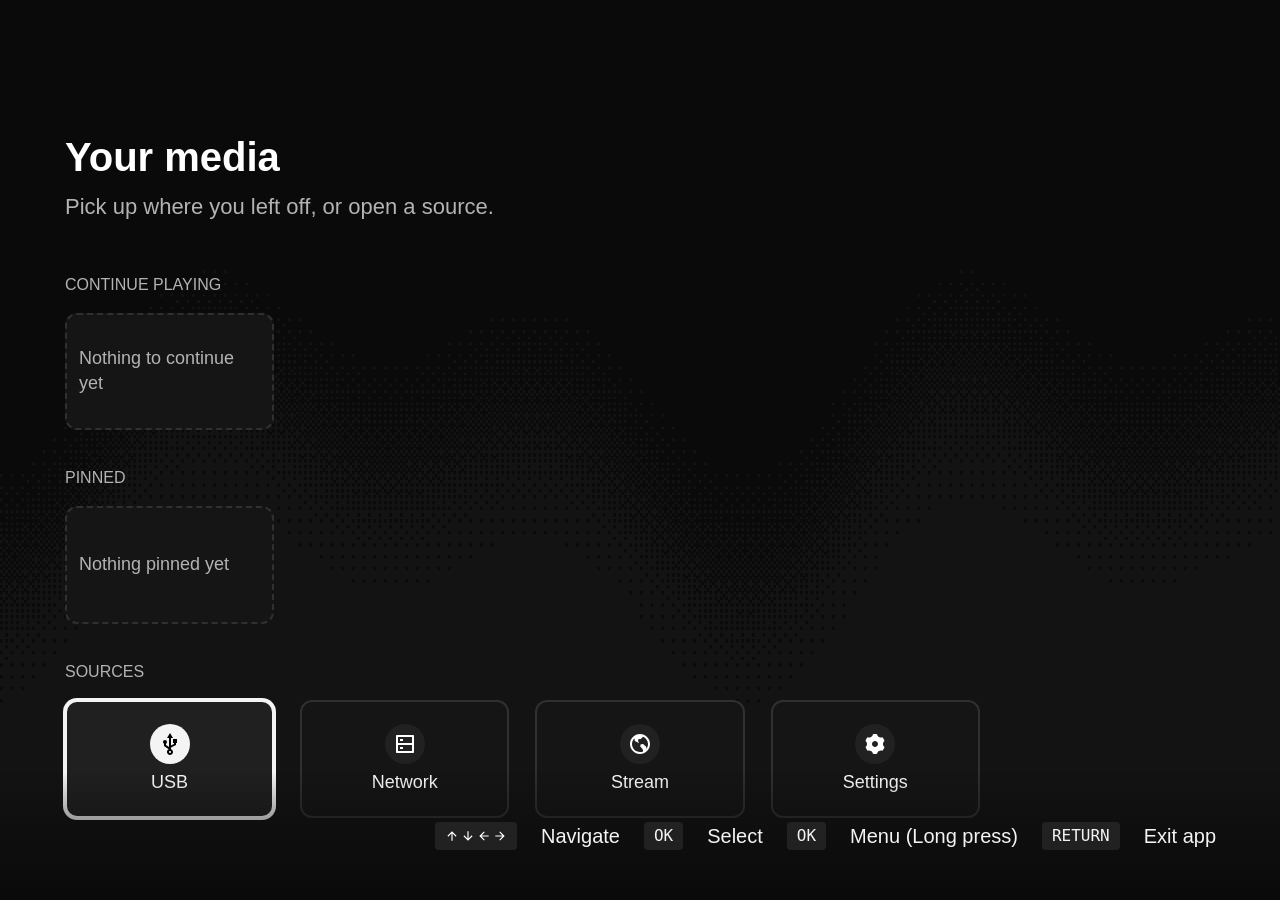
==== tizen-app/index.html @ f89a712f "Unify playback cards and clarify menus and status hierarchy" ====
<!DOCTYPE html>
<html lang="en">
<head>
<meta charset="utf-8">
<meta name="viewport" content="width=device-width, initial-scale=1, maximum-scale=1, user-scalable=no"/>
<title>Tessel</title>
<link rel="stylesheet" href="css/style.css">
</head>
<body>

<!-- AVPlay needs an OBJECT element of type "video/mp4" as its render target -->
<object id="player-object" type="application/avplayer"></object>

<!-- HTML5 video — used for local file:// URLs because AVPlay's local-file
     pipeline is broken on Samsung TV 5.0 (opens the file, reports PLAYING,
     never decodes a frame).  The WebView's chromium media stack handles
     file:// just fine. -->
<video id="html5-video" playsinline></video>

<!-- Subtitle overlay — AVPlay doesn't auto-render text subs (TEXT/SUBTITLE
     tracks).  It fires onsubtitlechange(duration, text, ...) and we paint
     the text here. -->
<div id="subtitle-overlay" class="hidden"></div>

<!-- ── Home view ─────────────────────────────────────────────────────── -->
<section id="view-home" class="view">
    <header class="page-heading"><h1 data-i18n="library.homeTitle">Your media</h1><p data-i18n="library.homeDescription">Pick up where you left off, or open a source.</p></header>
    <div id="home-library"></div>
    <h2 class="row-heading" data-i18n="library.sources">Sources</h2>
    <nav class="home-tiles">
        <button class="tile" data-action="browse-usb" data-focus>
            <div class="tile-icon"><img class="remix-icon" src="assets/remix/usb-line.svg" alt=""></div>
            <div class="tile-label" data-i18n="home.usb">USB</div>
            <div class="tile-sub" data-i18n="home.usbSub">Local files on connected storage</div>
        </button>
        <button class="tile" data-action="browse-network">
            <div class="tile-icon"><img class="remix-icon" src="assets/remix/server-line.svg" alt=""></div>
            <div class="tile-label" data-i18n="home.network">Network</div>
            <div class="tile-sub" data-i18n="home.networkSub">SMB, DLNA and WebDAV sources</div>
        </button>
        <button class="tile" data-action="open-url">
            <div class="tile-icon"><img class="remix-icon" src="assets/remix/earth-line.svg" alt=""></div>
            <div class="tile-label" data-i18n="home.url">Stream</div>
        </button>
        <button class="tile" data-action="open-settings">
            <div class="tile-icon"><img class="remix-icon" src="assets/remix/settings-3-fill.svg" alt=""></div>
            <div class="tile-label" data-i18n="home.settings">Settings</div>
            <div class="tile-sub" data-i18n="home.settingsSub">Preferences &amp; TV info</div>
        </button>
    </nav>

    <footer class="hint">
        <span class="key"><img class="remix-icon" src="assets/remix/arrow-up-line.svg" alt=""><img class="remix-icon" src="assets/remix/arrow-down-line.svg" alt=""><img class="remix-icon" src="assets/remix/arrow-left-line.svg" alt=""><img class="remix-icon" src="assets/remix/arrow-right-line.svg" alt=""></span> <span data-i18n="hint.navigate">navigate</span>
        <span class="key">OK</span> <span data-i18n="hint.select">select</span>
        <span class="key">OK</span> <span data-i18n="library.holdMenu">Menu (long press)</span>
        <span class="key">RETURN</span> <span data-i18n="hint.exit">exit app</span>
    </footer>
</section>

<!-- ── Network view: the services you can browse, with the two carousels ── -->
<section id="view-network" class="view hidden">
    <header class="page-heading">
        <h1 data-i18n="network.title">Network sources</h1><p data-i18n="network.description">Connect your media servers and shared folders.</p>
    </header>


    <h2 class="row-heading" id="network-heading" data-i18n="library.devices">Devices</h2>
    <nav class="card-row" id="network-cards"></nav>

    <!-- The two configuration forms.  They are moved into their dialog when
         the viewer opens one, and parked here the rest of the time. -->
    <div class="net-forms" id="net-config">
        <div class="settings-group net-form" id="grp-smb">
            <label class="settings-row settings-row-input"><span class="settings-label" data-i18n="smb.host">Server (IP/host)</span><input id="smb-host" dir="ltr" type="text" placeholder="192.168.1.10"></label>
            <label class="settings-row settings-row-input"><span class="settings-label" data-i18n="smb.port">Port</span><input id="smb-port" dir="ltr" type="text" inputmode="numeric" placeholder="445"></label>
            <label class="settings-row settings-row-input"><span class="settings-label" data-i18n="smb.share">Share</span><input id="smb-share"  type="text"     placeholder="Media"></label>
            <button class="settings-row" id="smb-find-shares" aria-haspopup="menu" aria-controls="picker" aria-expanded="false"><span class="settings-label" data-i18n="smb.findShares">Find shares on this server</span></button>
            <button class="settings-row" id="smb-anon" role="switch" aria-checked="false"><div class="settings-label" data-i18n="smb.guest">Guest (no login)</div><span class="settings-switch" id="smb-anon-val" aria-hidden="true"></span></button>
            <label class="settings-row settings-row-input"><span class="settings-label" data-i18n="smb.user">Username</span><input id="smb-user"   type="text"     placeholder="guest"></label>
            <label class="settings-row settings-row-input"><span class="settings-label" data-i18n="smb.pass">Password</span><input id="smb-pass"   type="password"></label>
            <label class="settings-row settings-row-input"><span class="settings-label" data-i18n="smb.domain">Domain (optional)</span><input id="smb-domain" type="text"></label>
            <button id="smb-save" class="settings-row"><span class="settings-label" data-i18n="smb.save">Save SMB server</span></button>
            <button id="smb-remove" class="settings-row"><span class="settings-label" data-i18n="smb.removeServer">Remove this server</span></button>
        </div>

        <div class="settings-group net-form" id="grp-dav">
            <label class="settings-row settings-row-input"><span class="settings-label" data-i18n="dav.url">Address (URL)</span><input id="dav-url" dir="ltr" type="url" placeholder="https://cloud.example.com/remote.php/dav/files/user/"></label>
            <label class="settings-row settings-row-input"><span class="settings-label" data-i18n="smb.user">Username</span><input id="dav-user" type="text"></label>
            <label class="settings-row settings-row-input"><span class="settings-label" data-i18n="smb.pass">Password</span><input id="dav-pass" type="password"></label>
            <label class="settings-row settings-row-input"><span class="settings-label" data-i18n="dav.name">Name (optional)</span><input id="dav-name" type="text" placeholder="My Nextcloud"></label>
            <button class="settings-row" id="dav-insecure" role="switch" aria-checked="false"><div class="settings-label" data-i18n="dav.insecure">Accept a self-signed certificate</div><span class="settings-switch" id="dav-insecure-val" aria-hidden="true"></span></button>
            <button id="dav-save" class="settings-row"><span class="settings-label" data-i18n="dav.save">Save WebDAV server</span></button>
            <button id="dav-remove" class="settings-row"><span class="settings-label" data-i18n="smb.removeServer">Remove this server</span></button>
        </div>
    </div>

    <footer class="hint">
        <span class="key"><img class="remix-icon" src="assets/remix/arrow-up-line.svg" alt=""><img class="remix-icon" src="assets/remix/arrow-down-line.svg" alt=""><img class="remix-icon" src="assets/remix/arrow-left-line.svg" alt=""><img class="remix-icon" src="assets/remix/arrow-right-line.svg" alt=""></span> <span data-i18n="hint.navigate">navigate</span>
        <span class="key">OK</span> <span data-i18n="hint.open">open</span>
        <span class="key">RETURN</span> <span data-i18n="hint.back">back</span>
        <span class="key">OK</span> <span data-i18n="library.holdMenu">Menu (long press)</span>
    </footer>
</section>

<!-- The receipt dialog is the one cast surface: a QR, the address and the
     waiting state.  It replaced this page, which had its own layout. -->

<!-- ── URL input view ────────────────────────────────────────────────── -->
<section id="view-url" class="view hidden">
    <header class="page-heading">
        <h1 data-i18n="stream.title">Play a link</h1><p data-i18n="stream.description">Open a stream or send one from another device.</p>
    </header>

    <div class="url-input-wrap">
        <label for="url-input" data-i18n="url.label">Stream URL or file path</label>
        <input id="url-input" dir="ltr" type="text" inputmode="url"
               placeholder="rtsp://… · https://…/playlist.m3u8 · file:///opt/usr/media/…"
               data-focus>
    </div>

    <div class="actions">
        <button class="btn primary" data-action="open-current-url"><img class="remix-icon" src="assets/remix/play-fill.svg" alt=""><span data-i18n="common.play">Play</span></button>
        <button class="btn ghost"   data-action="save-current-url"><img class="remix-icon" src="assets/remix/bookmark-line.svg" alt=""> <span data-i18n="saved.save">Save</span></button>
        <button class="btn ghost"   data-action="fetch-remote-url"><img class="remix-icon" src="assets/remix/smartphone-line.svg" alt=""> <span data-i18n="url.fromDevice">Get from device</span></button>
        <!-- No Cancel: the remote's Back key does that (issue #126). -->
    </div>

    <!-- The user's own saved streams (issue #119).  Each is a chip that plays
         it and a ⋯ chip beside it for rename / move / remove; hidden while
         the list is empty. -->
    <div class="library-row hidden" id="saved-streams">
        <h2 data-i18n="saved.title">Saved streams</h2>
        <div id="saved-streams-list" class="card-row"></div>
    </div>
    <div class="library-row hidden" id="recent-streams"><h2 data-i18n="stream.recent">Recent</h2><div class="card-row" id="recent-streams-list"></div></div>
    <footer class="hint"><span class="key"><img class="remix-icon" src="assets/remix/arrow-up-line.svg" alt=""><img class="remix-icon" src="assets/remix/arrow-down-line.svg" alt=""><img class="remix-icon" src="assets/remix/arrow-left-line.svg" alt=""><img class="remix-icon" src="assets/remix/arrow-right-line.svg" alt=""></span> <span data-i18n="hint.navigate">navigate</span> <span class="key">OK</span> <span data-i18n="hint.open">open</span> <span class="key">OK</span> <span data-i18n="library.holdMenu">Menu (long press)</span> <span class="key">RETURN</span> <span data-i18n="hint.back">back</span></footer>

    <!-- Name and URL of a stream being saved or edited.  While it's open the
         rest of the screen steps aside (#view-url.editing). -->
    <div class="saved-edit" id="saved-edit">
        <div class="url-input-wrap">
            <label for="saved-name" data-i18n="saved.name">Name</label>
            <input id="saved-name" type="text">
        </div>
        <div class="url-input-wrap">
            <label for="saved-url" data-i18n="url.label">Stream URL or file path</label>
            <input id="saved-url" dir="ltr" type="text" inputmode="url">
        </div>
        <div class="actions">
            <button class="btn primary" data-action="saved-edit-done" data-i18n="saved.done">Save</button>
            <button class="btn ghost"   data-action="saved-edit-cancel" data-i18n="common.cancel">Cancel</button>
        </div>
    </div>

</section>

<!-- ── File browser view ─────────────────────────────────────────────── -->
<section id="view-browse" class="view hidden">
    <header class="page-heading">
        <h1 id="browse-title" data-i18n="usb.title">USB devices</h1>
        <p id="browse-description" data-i18n="usb.description">Browse media on a connected drive.</p>
    </header>

    <!-- Kept for the browsers that still set it, but no longer shown: the
         title is enough context. -->
    <div class="browse-path hidden" id="browse-path"></div>
    <!-- Only while a playlist is listed (issue #122). -->
    <div class="playlist-filter hidden" id="playlist-filter-wrap">
        <input id="playlist-filter" type="text" data-i18n-placeholder="playlist.filter" data-i18n-aria-label="playlist.filter" aria-label="Filter channels…" placeholder="Filter channels…" aria-controls="browse-list">
    </div>
    <h2 class="row-heading device-heading" id="browse-heading" data-i18n="library.devices">Devices</h2>
    <ul    class="browse-list" id="browse-list"></ul>

    <footer class="hint">
        <span class="browse-actions"><span class="key"><img class="remix-icon" src="assets/remix/arrow-up-line.svg" alt=""><img class="remix-icon" src="assets/remix/arrow-down-line.svg" alt=""><img class="remix-icon" src="assets/remix/arrow-left-line.svg" alt=""><img class="remix-icon" src="assets/remix/arrow-right-line.svg" alt=""></span> <span data-i18n="hint.navigate">navigate</span>
        <span class="key">OK</span> <span data-i18n="hint.open">open</span>
        <span class="key">OK</span> <span data-i18n="library.holdMenu">Menu (long press)</span></span>
        <span class="key">RETURN</span> <span data-i18n="hint.up">up</span>
        <span class="browse-actions browse-media-action"><span class="key">PLAY</span> <span data-i18n="hint.openAsMedia">open as media</span></span>
        <span class="hidden" id="hint-save"><span class="key">TOOLS</span> <span data-i18n="hint.saveChannel">save / unsave</span></span>
        <span class="hidden" id="hint-fav"><span class="key">TOOLS</span> <span data-i18n="hint.favorite">pin / unpin folder</span></span>
    </footer>
</section>

<!-- ── Player view ───────────────────────────────────────────────────── -->
<section id="view-player" class="view hidden">
    <!-- Music has no picture of its own: without this card the screen is
         just black once the OSD fades (issue #105). -->
    <div class="audio-card hidden" id="audio-card">
        <img class="audio-art hidden" id="audio-art" alt="">
        <div class="audio-note" id="audio-note" aria-hidden="true"><img class="remix-icon" src="assets/remix/music-2-fill.svg" alt=""></div>
        <div class="audio-title" id="audio-title"></div>
        <div class="audio-sub" id="audio-sub"></div>
    </div>

    <!-- Top bar: title -->
    <div class="osd osd-top hidden" id="osd-top">
        <span id="osd-title" data-i18n="common.loading">Loading…</span>
    </div>

    <!-- Center spinner while opening -->
    <div class="spinner hidden" id="spinner" role="status" aria-live="polite">
        <div class="spinner-ring" aria-hidden="true"></div>
        <div class="spinner-text" data-i18n="player.opening">Opening stream…</div>
    </div>

    <!-- Center error banner -->
    <div class="error-overlay hidden" id="error-overlay" role="alertdialog" aria-modal="true" aria-labelledby="error-title" aria-describedby="error-message error-hint">
        <div class="error-icon" aria-hidden="true"><img class="remix-icon" src="assets/remix/error-warning-line.svg" alt=""></div>
        <div class="error-title" id="error-title" data-i18n="player.error">Playback error</div>
        <div class="error-message" id="error-message"></div>
        <div class="error-hint"  id="error-hint"></div>
        <button class="btn primary" data-action="back-home" data-i18n="player.backHome">Back to Home</button>
    </div>

    <!-- Bottom OSD: progress + controls -->
    <div class="osd osd-bottom hidden" id="osd-bottom">
        <div class="time" id="player-timeline" tabindex="0" role="slider" aria-label="Playback position" data-i18n-aria-label="player.position" aria-orientation="horizontal" aria-valuemin="0" aria-valuemax="100" aria-valuenow="0">
            <span id="time-current">00:00</span>
            <div class="progress-track"><div class="progress-fill" id="progress-fill"></div><span id="time-scrub-delta" class="scrub-delta hidden"></span></div>
            <span id="time-duration">00:00</span>
        </div>
        <div class="controls">
            <button class="ctrl control-left" data-action="open-file-info" id="btn-info" aria-label="File info" data-i18n-aria-label="info.title" data-i18n-title="info.title" aria-haspopup="dialog" aria-controls="file-info"><img src="assets/remix/information-fill.svg" alt=""></button>
            <div class="transport-controls">
                <button class="ctrl toggle" data-action="toggle-shuffle" id="btn-shuffle" aria-label="Shuffle" data-i18n-title="player.shuffle"><img src="assets/remix/shuffle-fill.svg" alt=""></button>
                <button class="ctrl" data-action="prev" id="btn-prev" aria-label="Restart / Previous" data-i18n-aria-label="player.prev" data-i18n-title="player.prev"><img src="assets/remix/skip-back-fill.svg" alt=""></button>
                <button class="ctrl" data-action="rewind" aria-label="Seek backward" data-i18n-aria-label="player.seekBackward" data-i18n-title="player.seekBackward"><img src="assets/remix/rewind-fill.svg" alt=""></button>
                <button class="ctrl big" data-action="play-pause" id="btn-playpause" aria-label="Play" data-focus><img src="assets/remix/play-fill.svg" alt=""></button>
                <button class="ctrl" data-action="forward" aria-label="Seek forward" data-i18n-aria-label="player.seekForward" data-i18n-title="player.seekForward"><img src="assets/remix/speed-fill.svg" alt=""></button>
                <button class="ctrl" data-action="next" id="btn-next" aria-label="Next" data-i18n-aria-label="player.next" data-i18n-title="player.next"><img src="assets/remix/skip-forward-fill.svg" alt=""></button>
                <button class="ctrl toggle" data-action="toggle-repeat" id="btn-repeat" aria-label="Repeat" data-i18n-title="player.repeat"><img src="assets/remix/repeat-2-fill.svg" alt=""></button>
            </div>
            <button class="ctrl more-control" data-action="open-more" id="btn-more" aria-label="More" data-i18n-aria-label="player.more" data-i18n-title="player.more" aria-haspopup="dialog" aria-controls="player-more" aria-expanded="false"><img src="assets/remix/more-2-fill.svg" alt=""></button>
        </div>
        <!-- Queue section under the transport controls: the next files in
             this folder or list. Hidden for single files. -->
        <div class="up-next hidden" id="up-next">
            <div class="up-next-title"><span data-i18n="player.queue">Queue</span><span id="queue-position" class="queue-position" dir="ltr"></span></div>
            <ul id="up-next-list"></ul>
        </div>
    </div>

    <div class="track-menu hidden" id="player-more" role="dialog" aria-modal="true" aria-label="More playback options" data-i18n-aria-label="player.moreOptions">
        <div class="track-menu-body">
        <button class="more-option" data-action="open-audio"><img class="more-icon" src="assets/remix/volume-up-fill.svg" alt=""><span class="more-label" data-i18n="tracks.audio">Audio</span><img class="chevron" src="assets/remix/arrow-right-s-line.svg" alt=""></button>
        <button class="more-option" data-action="open-subtitles"><img class="more-icon" src="assets/remix/closed-captioning-fill.svg" alt=""><span class="more-label" data-i18n="tracks.subtitle">Subtitle</span><img class="chevron" src="assets/remix/arrow-right-s-line.svg" alt=""></button>
        <button class="more-option" data-action="open-speed-picker" data-step="speed"><img class="more-icon" src="assets/remix/speed-line.svg" alt=""><span class="more-label" data-i18n="player.speed">Playback speed</span><span class="more-value" id="btn-speed">1×</span><img class="chevron" src="assets/remix/arrow-right-s-line.svg" alt=""></button>
        <button class="more-option" data-action="open-aspect-picker" data-step="aspect" data-i18n-title="player.aspect"><img class="more-icon" src="assets/remix/aspect-ratio-fill.svg" alt=""><span class="more-label" data-i18n="settings.aspect">Aspect ratio</span><span class="more-value" id="btn-aspect">Fit</span><img class="chevron" src="assets/remix/arrow-right-s-line.svg" alt=""></button>
        <button class="more-option" data-action="toggle-autoplay" data-step="autoplay"><img class="more-icon" src="assets/remix/play-fill.svg" alt=""><span class="more-label" data-i18n="player.autoplay">Autoplay</span><span class="more-value" id="autoplay-value">On</span><img class="chevron" src="assets/remix/arrow-right-s-line.svg" alt=""></button>
        </div>
        <!-- An option list opens as the next level of this card. -->
        <div class="track-level hidden" id="more-level">
            <h2 id="more-level-title"></h2>
            <div class="track-menu-body"><ul id="more-level-options" role="menu" aria-labelledby="more-level-title"></ul></div>
        </div>
    </div>

    <!-- Track selection overlay -->
    <div class="track-menu hidden" id="track-menu" role="dialog" aria-modal="true" aria-labelledby="track-menu-title">
        <h2 id="track-menu-title">Tracks</h2>
        <!-- The lists scroll inside this box: a Netflix-style rip can carry
             20+ subtitle tracks, and an unbounded menu grew straight off the
             top of the screen with the extra entries unreachable. -->
        <div class="track-menu-body" id="track-menu-body">
            <div class="track-section">
                <h3 id="audio-tracks-title" data-i18n="tracks.audio">Audio</h3>
                <ul id="audio-tracks" role="menu" aria-labelledby="audio-tracks-title"></ul>
            </div>
            <div class="track-section">
                <h3 id="subtitle-tracks-title" data-i18n="tracks.subtitle">Subtitle</h3>
                <ul id="subtitle-tracks" role="menu" aria-labelledby="subtitle-tracks-title"></ul>
            </div>
        </div>
        <!-- Sub-levels of this card: an option list, or the sync control. -->
        <div class="track-level hidden" id="track-level">
            <h2 id="track-level-title"></h2>
            <div class="track-menu-body">
                <ul id="track-level-options" role="menu" aria-labelledby="track-level-title"></ul>
                <div class="hidden" id="track-level-sync">
                    <button class="sync-control" data-step="sync" id="subtitle-sync-control">
                        <img src="assets/remix/subtract-line.svg" alt="">
                        <span id="subtitle-sync-value">0.0 s</span>
                        <img src="assets/remix/add-line.svg" alt="">
                    </button>
                    <button class="more-option" data-action="subtitle-reset"><img class="more-icon" src="assets/remix/repeat-2-fill.svg" alt=""><span data-i18n="sync.reset">Reset</span></button>
                </div>
            </div>
        </div>
    </div>

    <!-- INFO: what's playing (issue #128).  Rows are filled by openFileInfo(). -->
    <div class="modal-scrim hidden" id="file-info-scrim"></div>
    <div class="track-menu file-info hidden" id="file-info" role="dialog" aria-modal="true" aria-labelledby="file-info-title">
        <h2 id="file-info-title" data-i18n="info.title">File info</h2>
        <div class="track-menu-body" aria-label="File information">
            <dl id="file-info-list"></dl>
        </div>
        <button class="btn ghost" data-action="close-file-info" data-i18n="common.close">Close</button>
    </div>
</section>

<!-- ── Settings view ─────────────────────────────────────────────────── -->
<section id="view-settings" class="view hidden">
    <header class="page-heading">
        <h1 data-i18n="home.settings">Settings</h1>
        <p data-i18n="settings.description">Make Tessel work your way.</p>
    </header>

    <div class="settings-content">
        <div class="settings-group">
            <button class="settings-row" data-action="setting-ui-lang" aria-haspopup="menu" aria-controls="picker" aria-expanded="false" data-focus>
                <div class="settings-label" data-i18n="settings.uiLang">App language</div>
                <div class="settings-value" id="setting-ui-lang-value"></div>
            </button>
        </div>

        <!-- Subtitle appearance lives in the playback Subtitles menu now. -->

        <div class="settings-group">
            <button class="settings-row" data-action="toggle-cast" role="switch" aria-checked="true">
                <div class="settings-label" data-i18n="cast.section">Cast from another device</div>
                <span class="settings-switch" id="settings-cast-value" aria-hidden="true"></span>
            </button>
            <button class="settings-row" data-action="toggle-debug" role="switch" aria-checked="false">
                <div class="settings-label" data-i18n="dbg.enabled">Debug logging</div>
                <span class="settings-switch" id="dbg-enabled-value" aria-hidden="true"></span>
            </button>
        </div>

        <div class="tvinfo" id="tvinfo" data-i18n="common.loading">Loading…</div>
    </div>
    <footer class="hint"><span class="key"><img class="remix-icon" src="assets/remix/arrow-up-line.svg" alt=""><img class="remix-icon" src="assets/remix/arrow-down-line.svg" alt=""></span> <span data-i18n="hint.navigate">navigate</span> <span class="key">OK</span> <span data-i18n="hint.select">select</span> <span class="key">RETURN</span> <span data-i18n="hint.back">back</span></footer>
</section>

<!-- ── Generic picker overlay (used by Settings + future menus) ──────── -->
<div class="picker hidden" id="picker" role="dialog" aria-modal="true" aria-labelledby="picker-title">
    <h2 id="picker-title" data-i18n="picker.default">Pick a value</h2>
    <ul id="picker-options" role="menu" aria-labelledby="picker-title"></ul>
    <button class="btn ghost" data-action="close-picker" data-i18n="common.cancel">Cancel</button>
</div>

<!-- ── Toast / status flash ──────────────────────────────────────────── -->
<div id="toast" class="toast hidden" role="status" aria-live="polite" aria-atomic="true"></div>

<script src="js/debug.js"></script>
<script src="js/remote.js"></script>
<script src="js/ui.js"></script>
<script src="js/settings.js"></script>
<script src="js/i18n.js"></script>
<script src="js/filetypes.js"></script>
<script src="js/text-decode.js"></script>
<script src="js/playlist.js"></script>
<script src="js/audio-tags.js"></script>
<script src="js/browser.js"></script>
<script src="js/ass-style.js"></script>
<script src="js/mp4-subs.js"></script>
<script src="js/mkv-subs.js"></script>
<script src="js/player.js"></script>
<script src="js/qrcode.js"></script>
<script src="js/url-drop.js"></script>
<script src="js/smb.js"></script>
<script src="js/dlna.js"></script>
<script src="js/webdav.js"></script>
<script src="js/keepawake.js"></script>
<script src="js/saved-streams.js"></script>
<script src="js/favorites.js"></script>
<script src="js/library.js"></script>
<script src="js/dialog.js"></script>
<script src="js/library-ui.js"></script>
<script src="js/app.js"></script>
</body>
</html>
---- tizen-app/css/style.css ----
/* ────────────────────────────────────────────────────────────────────────
   Tessel — visual language:
     · monochrome charcoal background (mewa_ui dark palette)
     · white text and white focus treatment everywhere
     · five-column content cards with a shared 16:9 silhouette
   ──────────────────────────────────────────────────────────────────────── */

:root {
    /* Surfaces follow the reference mockup: page #0A0A0A, card #151515,
     * focused card #202020.  Every focusable surface shares one ring. */
    --bg:        #0a0a0a;       /* mewa_ui neutral-1000 */
    --bg-2:      #151515;       /* neutral-950 */
    --bg-3:      #1d1d1d;       /* neutral-900 */
    --bg-card:   #151515;       /* tile/card surface */
    --bg-card-h: #202020;       /* focused card surface */

    --fg:        #ffffff;
    --fg-mute:   #f4f4f4;       /* mewa_ui neutral-050 — headings and labels */
    --fg-soft:   #b3b3b3;       /* descriptions and section labels */
    --fg-dim:    #8d8d8d;       /* between 500 and 600 */

    --accent:    #ffffff;       /* monochrome: focus rings, toggles, primary fill */
    --accent-2:  #f4f4f4;
    --accent-soft: rgba(255,255,255,.16);
    --danger:    #f4f4f4;       /* negative states read via their icon, not colour */

    --border:    rgba(255,255,255,.08);   /* hairline separators */
    --surface-border: #303030;            /* card, row and option outline */
    --input-border:   #464646;            /* input and secondary button outline */
    --focus-ring:  #f4f4f4;               /* the one focus colour */
    --focus-fill:  rgba(255,255,255,.045); /* the one focus fill, #202020 on a card */
    --focus-outer: 0px;                   /* ring drawn outside the border */
    /* The queue strip: a peek at the bottom of the OSD until it takes
     * focus, then the full cards. */
    --queue-peek: 150px;
    --queue-open: calc(var(--card-height) + 66px);
    --r:         16px;
    --r-sm:      10px;
    --page-inset: 65px;
    --card-gap: 26px;
    /* Explicit dimensions also work on TV engines without aspect-ratio. */
    --card-width: calc((100vw - 130px - 104px) / 5);
    --card-height: calc((100vw - 130px - 104px) / 80 * 9);
    --form-width: calc(var(--card-width) * 4 + 78px);
    --card-disc-size: 80px;
    --card-glyph-size: 38px;
    --card-label-size: 24px;
    --card-meta-size: 18px;
    --card-inset: 18px;
    --transport-height: 96px;
    --motion: 240ms;
    --ease: cubic-bezier(.22, .61, .36, 1);
}

* { box-sizing: border-box; }

html, body {
    margin: 0; padding: 0;
    width: 100%; height: 100%;
    /* CRITICAL: body must be black/transparent so AVPlay's hardware video plane
     * shows through the WebView.  Any opaque background here would cover the
     * video.  Individual non-player views set their own backgrounds. */
    background: #000;
    color: var(--fg);
    font-family: 'SamsungOne', 'Samsung Sans', 'Segoe UI', 'Helvetica Neue', Helvetica, Arial, sans-serif;
    font-size: 26px;
    overflow: hidden;
    user-select: none;
    -webkit-user-select: none;
}

button { font: inherit; color: inherit; cursor: pointer; background: none; border: 0; }
button:focus { outline: none; }

/* Bundled SVGs, not font glyphs: stable shapes across TV font sets. */
.remix-icon {
    display: inline-block; width: 1em; height: 1em; flex-shrink: 0;
    vertical-align: middle; filter: invert(1); pointer-events: none;
}
.tile-icon .remix-icon { width: var(--card-glyph-size); height: var(--card-glyph-size); }
.tile:focus .tile-icon .remix-icon, .tile.focused .tile-icon .remix-icon { filter: none; }
.track-warning { margin-left: 10px; }

.hidden { display: none !important; }

/* Library pages share one layout and card system. */
#view-home, #view-url, #view-network, #view-browse {
    align-items: stretch; justify-content: flex-start; text-align: start;
    padding-bottom: 130px; scroll-padding-top: 24px; scroll-padding-bottom: 130px;
}
.page-heading { flex: 0 0 auto; }
.library-row { flex: 0 0 auto; margin: 0 0 54px; min-width: 0; }
.library-row h2, .row-heading {
    margin: 0 0 25px; font-size: 22px; line-height: 30px; font-weight: 500; text-transform: uppercase; color: var(--fg-soft);
}
.card-row { display: flex; flex: 0 0 auto; overflow-x: auto; gap: var(--card-gap); padding: 12px; margin: -12px; scrollbar-width: none; scroll-padding: 12px; scroll-snap-type: x mandatory; }
/* An empty section keeps the space a row of cards would take and says why
 * it is empty, so the sections below never move. */
.card-row.empty { min-height: calc(var(--card-height) + 24px); align-items: flex-start; }
.empty-state { display: flex; align-items: center; flex: 0 0 var(--card-width); width: var(--card-width); height: var(--card-height); margin: 0; padding: 24px; border: 2px dashed var(--surface-border); border-radius: 12px; background: var(--bg-card); color: var(--fg-soft); font-size: 24px; line-height: 1.4; text-align: start; }
.card-row::-webkit-scrollbar { display: none; }
.media-card { position: relative; display: flex; flex-direction: column; align-items: stretch; text-align: start;
    flex: 0 0 var(--card-width); width: var(--card-width); height: var(--card-height); min-height: 0; padding: var(--card-inset); border: 2px solid var(--surface-border);
    border-radius: 12px; background: var(--bg-card); overflow: hidden; scroll-snap-align: start; }
.card-picture { display: flex; flex: 1 1 0; min-height: 0; align-items: center; justify-content: center; position: relative; }
/* One icon disc: every glyph that stands for a card or a source sits in the
 * same responsive circle, and a focused card inverts it. Poster art replaces
 * the disc when a file carries artwork. */
.card-picture::before {
    content: ''; position: absolute; width: var(--card-disc-size); height: var(--card-disc-size);
    border-radius: 50%; background: #212121;
}
.card-picture > .remix-icon { position: relative; width: var(--card-glyph-size); height: var(--card-glyph-size); opacity: 1; }
.media-card.focused .card-picture::before,
.media-card:focus .card-picture::before { background: var(--focus-ring); }
.media-card.focused .card-picture > .remix-icon,
.media-card:focus .card-picture > .remix-icon { filter: none; }
.card-art { position: absolute; inset: 0; height: 100%; width: 100%; object-fit: cover; }
.card-title { flex: 0 0 auto; font-size: var(--card-label-size); font-weight: 500; margin-top: 12px; white-space: nowrap; overflow: hidden; text-overflow: ellipsis; }
/* An absent subtitle reserves nothing: the title sits at the same height on
   every card in a strip. */
.card-description { flex: 0 0 auto; font-size: var(--card-meta-size); color: var(--fg-dim); margin-top: 6px; white-space: nowrap; overflow: hidden; text-overflow: ellipsis; }
.media-card .card-description:empty { display: none; }
/* Resume cards lead with the progress line ("4 / 4") so the strip reads as
   one column: meta above the picture, title below it. */
.continue-card .card-description { order: -1; margin: 0 0 10px; color: var(--fg-soft); font-weight: 500; }
/* Focus: a 2px light border plus a 2px ring drawn outside it — the same
 * treatment on every card, tile and source shortcut. */
.media-card.focused, .media-card:focus { border-color: var(--focus-ring); background: var(--bg-card-h); box-shadow: 0 0 0 2px var(--focus-ring); transform: none; }
.missing-source { z-index: 1; }
.missing-source .remix-icon { width: 22px; height: 22px; }
.card-progress { position: absolute; left: 0; right: 0; bottom: 0; height: 4px; background: #444; border-radius: 3px; overflow: hidden; z-index: 1; }
.card-progress > span { display: block; height: 100%; background: #eee; }
.add-card { border-style: dashed; }
#view-home .home-tiles { display: flex; flex: 0 0 auto; gap: var(--card-gap); justify-content: flex-start; width: calc(100% + 24px); overflow-x: auto; padding: 12px; margin: -12px; scrollbar-width: none; scroll-padding: 12px; scroll-snap-type: x mandatory; }
#view-home .home-tiles::-webkit-scrollbar { display: none; }
#view-url .url-input-wrap { max-width: var(--form-width); width: 100%; margin: 0 0 24px; }
#view-url .url-input-wrap input, .playlist-filter input { height: 78px; padding: 0 24px; text-align: start; border: 2px solid var(--input-border); border-radius: 8px; background: var(--bg-card-h); color: var(--fg); font-size: 24px; }
#view-url .url-input-wrap input.focused, #view-url .url-input-wrap input:focus,
.playlist-filter input.focused, .playlist-filter input:focus { outline: none; border-color: var(--focus-ring); background: var(--bg-card-h); box-shadow: 0 0 0 1px var(--bg-card-h); }
#view-url .url-input-wrap > label { position: absolute; width: 1px; height: 1px; overflow: hidden; clip: rect(0,0,0,0); }
#view-url .actions { display: flex; flex: 0 0 auto; gap: 26px; justify-content: flex-start; margin: 0 0 52px; width: 100%; }
#view-url .actions > button { width: var(--card-width); margin: 0; }
#view-url .actions > button > .remix-icon { margin: 0; }
#view-url .actions > .primary .remix-icon { filter: none; }
#view-url .saved-streams { width: 100%; max-width: none; }
.dialog-scrim { position: fixed; inset: 0; z-index: 300; background: rgba(0,0,0,.5); display: flex; align-items: center; justify-content: center; padding: 40px; }
.dialog-card { width: 678px; max-width: 100%; max-height: calc(100vh - 80px); display: flex; flex-direction: column;
    background: var(--bg-card); border: 2px solid var(--surface-border); border-radius: 16px; padding: 32px; text-align: start;
}
.dialog-card, .picker, .track-menu { box-shadow: 0 24px 64px rgba(0,0,0,.6); }
.dialog-card h2 { font-size: 28px; font-weight: 600; margin: 0 0 40px; }
.dialog-card h2, .picker h2 { flex: 0 0 auto; line-height: 1.3; overflow-wrap: break-word; word-break: break-word; display: -webkit-box; -webkit-line-clamp: 3; -webkit-box-orient: vertical; overflow: hidden; }
.dialog-card:focus { outline: none; }
.dialog-body { flex: 1 1 auto; min-height: 0; overflow-y: auto; display: flex; flex-direction: column; gap: 16px; padding: 4px; margin: -4px; scroll-padding: 4px; }
.dialog-body > .settings-group { flex: 0 0 auto; }
.dialog-footer { display: flex; flex: 0 0 auto; gap: 16px; margin-top: 24px; }
.dialog-footer:empty { display: none; }
.dialog-footer > button { width: 100%; min-height: 78px; margin: 0; padding: 14px 24px; border: 2px solid var(--surface-border); border-radius: 8px; font-size: 22px; }
.dialog-footer > .primary, .dialog-footer > .settings-row { justify-content: center; text-align: center; background: var(--focus-ring); color: #151515; font-weight: 400; }
.dialog-footer > button.focused, .dialog-footer > button:focus { border-color: var(--focus-ring); background: var(--bg-card-h); box-shadow: 0 0 0 2px var(--focus-ring); }
.dialog-footer > .primary:focus, .dialog-footer > .primary.focused,
.dialog-footer > .settings-row:focus, .dialog-footer > .settings-row.focused { background: var(--focus-ring); color: #151515; box-shadow: 0 0 0 3px rgba(244,244,244,.4); }
.dialog-body input { width: 100%; min-height: 64px; padding: 14px 18px; background: var(--bg); border: 2px solid var(--surface-border); border-radius: 8px; color: white; font: inherit; }
.dialog-option { min-height: 78px; flex-shrink: 0; padding: 18px 24px; text-align: start; overflow-wrap: break-word; word-break: break-word; border: 2px solid var(--surface-border); border-radius: 8px; background: var(--bg-card); }
.dialog-option:disabled { opacity: .45; }
.dialog-option.focused, .dialog-body input.focused, .dialog-body .settings-row.focused { outline: none; border-color: var(--focus-ring); background: var(--bg-card-h); }
.dialog-body .settings-group { margin: 0; }
.dialog-body .settings-row-input { display: flex; flex-direction: column; align-items: stretch; padding: 0; border: none; background: none; gap: 10px; margin-bottom: 20px; }
.dialog-body .settings-row-input input { max-width: none; text-align: start; }
.dialog-body .settings-row { font-size: 24px; }
.source-dialog .dialog-card { height: auto; max-height: calc(100vh - 80px); }
.source-dialog .settings-row { min-height: 56px; font-size: 24px; }
.source-dialog .settings-row-input .settings-label { font-size: 22px; line-height: 1.3; margin: 0; }
.source-dialog .dialog-body input { min-height: 60px; padding: 14px 18px; font-size: 22px; border: 2px solid var(--surface-border); }
.source-dialog .dialog-footer .settings-row { min-height: 64px; font-size: 22px; }
.source-dialog .dialog-footer .settings-label { font-size: inherit; font-weight: inherit; }
.receive-body { align-items: center; text-align: center; }
.receive-card { padding: 48px; }
.receive-body > h2 { margin: 16px 0 0; font-size: 32px; }
.receive-body > p { margin: 0; line-height: 1.5; }
.receive-body > .muted:last-child { margin-top: 32px; }
.receive-qr img { width: 320px; max-width: 100%; height: auto; border-radius: 12px; }
.receive-address { overflow-wrap: anywhere; font-family: monospace; font-size: 20px; }
/* The waiting line carries a small ring, like the reference receipt dialog. */
.receive-state { display: inline-flex; align-items: center; gap: 14px; margin-top: 32px; }
.receive-state .spinner-ring { width: 32px; height: 32px; border-width: 3px; margin: 0; }
.muted { color: #aaa; font-size: 22px; }
.info-panel { background: var(--bg-card); border: 2px solid var(--surface-border); border-radius: 12px; padding: 28px; margin-bottom: 32px; }
.info-panel.focused { outline: none; border-color: var(--focus-ring); }
.info-panel h3 { margin-top: 0; }
.browse-list.grid.device-roots { display: flex; flex: 0 0 auto; gap: var(--card-gap); overflow-x: auto; padding: 12px; margin: -12px; width: calc(100% + 24px); scroll-padding: 12px; scroll-snap-type: x mandatory; }
.browse-list.grid.device-roots::-webkit-scrollbar { display: none; }
.browse-list.grid.device-roots li { flex: 0 0 var(--card-width); width: var(--card-width); height: var(--card-height); min-height: 0; padding: 18px; border: 2px solid var(--surface-border); border-radius: 12px; align-items: center; justify-content: center; scroll-snap-align: start; }
.browse-list.grid.device-roots li.focused { border-color: var(--focus-ring); box-shadow: 0 0 0 2px var(--focus-ring); background: var(--bg-card-h); transform: none; }
.browse-list.grid.device-roots .name { flex: 0 0 auto; font-size: var(--card-label-size); margin-bottom: 0; }
.browse-list.grid.device-roots .meta { display: none; }
.browse-list.grid.device-roots .icon { display: flex; justify-content: center; align-items: center; width: var(--card-disc-size); height: var(--card-disc-size); flex: 0 0 var(--card-disc-size); border-radius: 50%; background: #212121; }
.browse-list.grid.device-roots li.focused .icon { background: var(--focus-ring); }
.browse-list.grid.device-roots li.focused .icon .remix-icon { filter: none; }
.browse-list.grid.device-roots.empty-devices .icon { background: transparent; }
#network-cards .media-card { align-items: center; justify-content: center; text-align: center; }
#network-cards .card-picture { flex: 0 0 auto; width: var(--card-disc-size); height: var(--card-disc-size); }
#network-cards .card-title { max-width: 100%; }
/* Pinned sources are shortcut cards too: a centred icon disc with the name
   under it, like the sources tiles and the network root cards — the tile
   pattern, not the content-card pattern. */
.shortcut-row .media-card { align-items: center; justify-content: center; text-align: center; }
.shortcut-row .card-picture { flex: 0 0 auto; width: var(--card-disc-size); height: var(--card-disc-size); }
.shortcut-row .card-title { max-width: 100%; }
.browse-list.grid.device-roots.empty-devices { justify-content: center; padding-top: 100px; }
.browse-list.grid.device-roots.empty-devices li { width: 600px; flex-basis: 600px; max-width: 100%; height: auto; border: none; text-align: center; background: transparent; }
.browse-list.grid.device-roots.empty-devices li.focused { outline: none; }
.empty-storage .browse-actions, .empty-storage #hint-fav, .empty-storage #hint-save { display: none !important; }
.storage-root .browse-media-action { display: none; }
/* The row heading under the page title doubles as the breadcrumb trail:
 * "Devices / Movies / Season 1" — it names the surface in every flow. */
.device-heading { display: block; flex: 0 0 auto; white-space: nowrap; overflow: hidden; text-overflow: ellipsis; }

/* ── Views: full screen, vertically + horizontally centred contents ────
 * Each non-player view paints its own opaque background — required because
 * the body is black (for AVPlay video plane visibility) and we don't want
 * to see black behind the home/url/browse UIs.  Flat mewa_ui dark page
 * colour; no texture. */
.view {
    position: absolute; top: 0; right: 0; bottom: 0; left: 0;
    padding: var(--page-inset);
    display: flex;
    flex-direction: column;
    align-items: center;
    justify-content: center;
    text-align: center;
    /* The reference mockup lays a baked halftone field over the page colour.
     * It is a static image, so the browser paints it once instead of blending
     * a live layer every frame. */
    background: var(--bg) url("../assets/texture-halftone.png") no-repeat 0 0 / 100% 100%;
    /* On the TV everything fits 1080p; in narrow preview windows wrapped
     * rows must stay reachable instead of spilling out of view. */
    overflow-y: auto;
}

/* Player view stays transparent so the AVPlay hardware video plane shows
 * through.  Without this, the body's black would be covered by this view's
 * background and the video plane would be hidden. */
#view-player {
    background: transparent;
    /* OSD exit transforms must not create a scrollbar or shrink the plane. */
    overflow: hidden;
}

/* ── Home tiles ───────────────────────────────────────────────────── */
/* One tile component: a 16:9 card with an icon disc and a label.  It shares
 * the card geometry and the focus ring with the content cards. */
.tile {
    display: flex; flex-direction: column; justify-content: center; align-items: center;
    flex: 0 0 var(--card-width); width: var(--card-width); height: var(--card-height); min-height: 0;
    padding: var(--card-inset); text-align: center;
    background: var(--bg-card);
    border: 2px solid var(--surface-border);
    border-radius: 12px;
    color: var(--fg);
    scroll-snap-align: start;
    transition: transform var(--motion) var(--ease), border-color var(--motion) var(--ease), background-color var(--motion) var(--ease), box-shadow var(--motion) var(--ease);
}
.tile:focus, .tile.focused {
    border-color: var(--focus-ring);
    background: var(--bg-card-h);
    transform: none;
    box-shadow: 0 0 0 2px var(--focus-ring);
}
.tile-icon {
    display: flex; align-items: center; justify-content: center;
    width: var(--card-disc-size); height: var(--card-disc-size); line-height: normal; margin-bottom: 12px;
    border: 0; background: #212121; border-radius: 50%;
}
.tile-icon .remix-icon { width: var(--card-glyph-size); height: var(--card-glyph-size); }
.tile:focus .tile-icon, .tile.focused .tile-icon { background: var(--focus-ring); }
.tile-label {
    font-size: var(--card-label-size); font-weight: 500; color: var(--fg); margin: 0;
    max-width: 100%; white-space: nowrap; overflow: hidden; text-overflow: ellipsis;
}
.tile-sub { display: none; }

/* ── URL input view ───────────────────────────────────────────────── */
.url-input-wrap {
    width: 100%;
    max-width: 1080px;
    text-align: center;
}
.url-input-wrap label {
    display: block;
    font-size: 18px;
    color: var(--fg-mute);
    text-transform: uppercase;
    letter-spacing: 2px;
    margin-bottom: 16px;
}
.url-input-wrap input {
    width: 100%;
    background: var(--bg-card);
    color: var(--fg);
    font: inherit;
    font-size: 26px;
    border: 3px solid var(--border);
    border-radius: var(--r-sm);
    padding: 22px 28px;
    text-align: center;
    transition: border-color var(--motion) var(--ease), background-color var(--motion) var(--ease);
}
.url-input-wrap input::placeholder { color: var(--fg-dim); }
.url-input-wrap input:focus, .url-input-wrap input.focused {
    outline: none;
    border-color: var(--focus-ring);
    background: var(--bg-card-h);
    box-shadow: 0 0 0 1px var(--bg-card-h);
}

/* Saved streams (issue #119): a chip that plays, and a ⋯ chip beside it for
 * the rest.  A long list scrolls inside its own box so Play and the samples
 * stay on screen; focusing a chip scrolls it into view. */
.saved-streams { margin-top: 32px; }
.saved-streams-list {
    width: 100%;
    max-height: 260px;
    overflow-y: auto;
    display: flex;
    flex-wrap: wrap;
    justify-content: center;
}

/* The name/URL form takes the screen while it's open. */
.saved-edit { display: none; width: 100%; max-width: 1080px; flex-direction: column; align-items: center; }
.saved-edit .url-input-wrap + .url-input-wrap { margin-top: 28px; }
#view-url.editing .saved-edit { display: flex; }
#view-url.editing > :not(.saved-edit) { display: none; }

.actions {
    display: flex;
    margin-top: 48px;
    justify-content: center;
}
.actions > .btn + .btn { margin-left: 24px; }

/* Buttons: the reference rectangle — a 2px outline, an 8px radius and a
 * 62px height.  The primary action fills with the focus colour and inverts
 * to the focused fill when it takes focus, like the cards do. */
.btn {
    display: inline-flex; align-items: center; justify-content: center; gap: 8px;
    min-height: 62px; padding: 0 24px;
    border: 2px solid var(--input-border);
    border-radius: 8px;
    background: var(--bg-card);
    color: var(--fg);
    font-size: 22px; font-weight: 500;
    transition: border-color var(--motion) var(--ease), background-color var(--motion) var(--ease), color var(--motion) var(--ease), box-shadow var(--motion) var(--ease);
}
.btn.primary {
    background: var(--focus-ring);
    color: #151515;
    border-color: var(--focus-ring);
    font-weight: 600;
}
.btn:focus, .btn.focused, .btn.ghost:focus, .btn.ghost.focused {
    outline: none;
    border-color: var(--focus-ring);
    background: var(--bg-card-h);
    color: var(--fg);
    box-shadow: 0 0 0 2px var(--focus-ring);
    transform: none;
}
/* The primary button keeps its lit fill under focus: a filled action that
 * turns dark reads as "off", so it gains a halo around the fill instead. */
.btn.primary:focus, .btn.primary.focused {
    background: var(--accent);
    color: #151515;
    box-shadow: 0 0 0 3px rgba(244,244,244,.4);
}
/* Pointer review only — TVs never hover, browsers get the same signal. */
@media (hover: hover) {
    .btn:hover { border-color: var(--focus-ring); background: var(--bg-card-h); }
    .btn.primary:hover { background: var(--accent); color: #151515; }
    button.settings-row:hover { border-color: var(--focus-ring); background: var(--bg-card-h); }
    .dialog-footer > .primary:hover, .dialog-footer > .settings-row:hover { background: var(--focus-ring); color: #151515; box-shadow: 0 0 0 3px rgba(244,244,244,.4); }
}
.btn.ghost {
    background: var(--bg-card);
    color: var(--fg);
    border-color: var(--input-border);
}

/* ── File browser ─────────────────────────────────────────────────── */
#view-browse {
    /* Browser needs the full width for the list; centre the container only */
    justify-content: flex-start;
}
.browse-path {
    color: var(--fg-mute);
    font-size: 20px;
    margin-bottom: 16px;
    word-break: break-all;
    width: 100%;
    max-width: 1400px;
    text-align: left;
}
.browse-list {
    flex: 1;
    width: 100%;
    max-width: var(--form-width);
    list-style: none;
    margin: 0;
    padding: 0;
    overflow-y: auto;
    background: var(--bg-card);
    border-radius: 8px;
    border: 2px solid var(--surface-border);
    text-align: start;
}
/* File explorers present folders and files as a grid of tiles; the playlist
 * channel list keeps the row layout.  Tiles are their own surfaces — the
 * container only lays them out, so nothing groups them into one panel. */
.browse-list.grid {
    display: grid;
    grid-template-columns: repeat(5, var(--card-width));
    gap: var(--card-gap);
    max-width: none;
    padding: 4px;
    margin: -4px;
    width: calc(100% + 8px);
    scroll-padding: 4px;
    align-content: start;
    background: transparent;
    border: 0;
    border-radius: 0;
}
.browse-list.grid li {
    flex-direction: column;
    align-items: flex-start;
    gap: 6px;
    padding: var(--card-inset);
    border-bottom: 0;
    border-radius: 12px;
    background: var(--bg-card);
    border: 2px solid var(--surface-border);
    overflow: hidden;
    min-height: 0;
    height: var(--card-height);
}
.browse-list.grid li > * + * { margin-left: 0; }
.browse-list.grid li.focused {
    border-color: var(--focus-ring);
    background: var(--bg-card-h);
    box-shadow: 0 0 0 2px var(--focus-ring);
    outline: none;
    transform: none;
}
.browse-list.grid .icon {
    display: flex; align-items: center; justify-content: center;
    position: relative; width: 100%; min-height: 0; flex: 1 1 0;
    background: transparent;
}
.browse-list.grid .icon::before { content: ''; position: absolute; width: var(--card-disc-size); height: var(--card-disc-size); border-radius: 50%; background: #212121; }
.browse-list.grid .icon .remix-icon { position: relative; width: var(--card-glyph-size); height: var(--card-glyph-size); }
.browse-list.grid li.focused .icon::before { background: var(--focus-ring); }
.browse-list.grid.device-roots .icon::before { display: none; }
.browse-list.grid li.focused .icon .remix-icon { filter: none; }
.browse-list.grid .name {
    white-space: nowrap;
    overflow: hidden;
    text-overflow: ellipsis;
    max-width: 100%;
    flex: 0 0 auto;
    font-size: var(--card-label-size);
    margin-top: 6px;
    /* Every explorer title shares a baseline, including folders without metadata. */
    margin-bottom: calc(var(--card-meta-size) * 1.25 + 6px);
}
.browse-list.grid .meta { position: absolute; left: var(--card-inset); right: var(--card-inset); bottom: var(--card-inset); font-size: var(--card-meta-size); line-height: 1.25; margin-left: 0; max-width: 100%; white-space: nowrap; overflow: hidden; text-overflow: ellipsis; }
.browse-list.grid .fav-mark, .browse-list.grid .watched { position: absolute; top: 12px; right: 12px; }
.browse-list.grid li { position: relative; }

/* Network configuration is a centred card over a dim scrim, exactly like the
 * player's Info modal — not a corner menu. */
/* The forms wait here until their dialog opens; the dialog moves the group
 * it needs and puts it back when it closes. */
.net-forms { display: none; }
/* A source that is not the chosen network method reads as unavailable. */
.tile.disabled { opacity: .45; }
.tile.disabled .tile-label { color: var(--fg-dim); }

.browse-list li {
    padding: 20px 32px;
    border-bottom: 1px solid var(--surface-border);
    display: flex;
    align-items: center;
    transition: background-color var(--motion) var(--ease), border-left-color var(--motion) var(--ease);
    color: var(--fg);
    font-size: 22px;
}
.browse-list li > * + * { margin-left: 24px; }
.browse-list:not(.grid) li:last-child { border-bottom: 0; }
.browse-list li.focused {
    background: var(--bg-card-h);
    outline: none;
    box-shadow: inset 0 0 0 2px var(--focus-ring);
}
.browse-list .icon {
    width: 36px; flex: 0 0 36px;
    text-align: center;
    font-size: 22px;
    color: var(--accent);
}
.browse-list .name { flex: 1; }
.browse-list:not(.grid) .name { min-width: 0; white-space: nowrap; overflow: hidden; text-overflow: ellipsis; }
.browse-list:not(.grid) .meta { min-width: 0; max-width: 35%; white-space: nowrap; overflow: hidden; text-overflow: ellipsis; }
.browse-list .meta {
    color: var(--fg-mute);
    font-size: 18px;
    flex-shrink: 0;
}
/* Watched indicator: a green check on already-seen items, with the row
 * dimmed so unseen episodes stand out when scanning a series folder. */
.browse-list .watched {
    flex-shrink: 0;
    color: var(--fg-mute);
    font-size: 20px;
    font-weight: 600;
}
.browse-list li.watched-item .name { color: var(--fg-soft); }
/* Playlist filter (issue #122), above the list. */
.playlist-filter { flex: 0 0 auto; width: 100%; max-width: var(--form-width); margin-bottom: 24px; }
.playlist-filter input {
    width: 100%;
    font-family: inherit;
    transition: border-color var(--motion) var(--ease), background-color var(--motion) var(--ease);
}
.playlist-filter input::placeholder { color: var(--fg-dim); }
/* Channel logos (issue #123): a fixed box so rows don't shift when one
 * arrives; the plain icon shows until it has loaded. */
.browse-list .channel-icon { width: 64px; flex: 0 0 64px; height: 40px; display: flex; align-items: center; justify-content: center; }
.browse-list .channel-icon > img { display: none; max-width: 64px; max-height: 40px; object-fit: contain; }
.browse-list .channel-icon.has-logo > img { display: block; }
.browse-list .channel-icon.has-logo .glyph { display: none; }
/* A playlist channel that is on Saved streams (issue #121). */
.browse-list .saved-mark { display: none; flex-shrink: 0; color: var(--accent); font-size: 22px; }
.browse-list li.is-saved .saved-mark { display: inline; }
/* A folder pinned to Favorites (issue #140). */
.browse-list .fav-mark { display: none; flex-shrink: 0; color: var(--accent); font-size: 22px; }
.browse-list li.is-fav .fav-mark { display: inline; }
.browse-list li.watched-item:not(.focused) .icon > .remix-icon { opacity: .65; }
/* On a tile the mark is a badge pinned to the upper corner, so it never
 * collides with the tile's name or meta line. */
.missing-source,
.browse-list.grid li.is-fav .fav-mark,
.browse-list.grid li.watched-item .watched {
    display: flex;
    position: absolute;
    top: 10px; right: 10px;
    width: 40px; height: 40px;
    align-items: center; justify-content: center;
    border-radius: 50%;
    background: #212121;
    color: var(--accent);
    font-size: 0;
}
.browse-list.grid li.is-fav .fav-mark .remix-icon,
.browse-list.grid li.watched-item .watched .remix-icon { width: 22px; height: 22px; }
.browse-list.grid li.focused.is-fav .fav-mark,
.browse-list.grid li.focused.watched-item .watched { background: var(--bg-card-h); }

/* ── Player ───────────────────────────────────────────────────────── */
#player-object {
    position: absolute; top: 0; right: 0; bottom: 0; left: 0;
    width: 100%; height: 100%;
    background: transparent;  /* let video plane show; body underneath is black */
}

#html5-video {
    position: absolute; top: 0; right: 0; bottom: 0; left: 0;
    width: 100%; height: 100%;
    background: #000;
    display: none;  /* shown only when playing a local file */
}

/* AVPlay subtitle overlay — for embedded text/subtitle tracks selected via
 * the CC menu.  AVPlay fires onsubtitlechange(duration, text, ...) and we
 * paint into this element.  HTML5 <track> handles its own rendering. */
/* Size + font come from the user's Settings via CSS custom properties set in
 * SubtitleStyle.apply(); position + background come from the sub-pos-XXX and
 * sub-bg classes toggled on this element.  Defaults below match the medium/
 * sans/bottom/none preset so the overlay looks right even before apply() runs. */
/* Cues are painted by the app: they belong to the player view and must not
 * linger over Home when audio plays on in the background. */
body:not(.player-view) #subtitle-overlay { display: none; }
#subtitle-overlay {
    position: absolute;
    left: 8%; right: 8%;
    bottom: 8%;
    text-align: center;
    color: #fff;
    font-size: var(--sub-size, 36px);
    font-family: var(--sub-font, 'SamsungOne', 'Samsung Sans', 'Segoe UI', 'Helvetica Neue', Helvetica, Arial, sans-serif);
    font-weight: 500;
    line-height: 1.3;
    text-shadow:
         0 0 4px rgba(0,0,0,.95),
         2px 2px 0 rgba(0,0,0,.85),
        -2px 2px 0 rgba(0,0,0,.85),
         2px -2px 0 rgba(0,0,0,.85),
        -2px -2px 0 rgba(0,0,0,.85);
    pointer-events: none;
    /* Above playback chrome, below menus and modal scrims. */
    z-index: 10;
    /* The OSD and the queue move the cue out of the way; let it travel
     * instead of jumping. */
    transition: bottom var(--motion) var(--ease), top var(--motion) var(--ease);
}
/* Position presets.  Bottom is the default; middle/top free the opposite
 * anchor so the block grows in the right direction. */
#subtitle-overlay.sub-pos-bottom { top: auto; bottom: 8%; transform: none; }
#subtitle-overlay.sub-pos-top    { bottom: auto; top: 8%; transform: none; }
#subtitle-overlay.sub-pos-middle { top: 50%; bottom: auto; transform: translateY(-50%); }

/* The cue text lives in a .sub-line span so a translucent box (when enabled)
 * hugs the text instead of spanning the full 8%-to-8% width. */
#subtitle-overlay .sub-line {
    /* inline-block is more reliable than inline on Tizen Chromium 63 for
     * absolutely-positioned text-align:center containers — pure inline
     * spans sometimes rendered invisibly there. */
    display: inline-block;
    white-space: pre-line;
    -webkit-box-decoration-break: clone;
    box-decoration-break: clone;
}
#subtitle-overlay.sub-bg .sub-line {
    background: rgba(0,0,0,.65);
    padding: .08em .35em;
    border-radius: 6px;
    /* Outline is redundant over a solid box — drop the heavy shadow there. */
    text-shadow: 0 0 3px rgba(0,0,0,.8);
}
@supports ((backdrop-filter: blur(8px)) or (-webkit-backdrop-filter: blur(8px))) {
    #subtitle-overlay.sub-bg .sub-line {
        background: rgba(0,0,0,.45);
        -webkit-backdrop-filter: blur(8px);
        backdrop-filter: blur(8px);
    }
}

#view-player {
    padding: 0;
    pointer-events: none;
    align-items: stretch;
    justify-content: stretch;
}

.osd {
    position: absolute; left: 0; right: 0;
    color: var(--fg);
    pointer-events: auto;
    opacity: 1; transform: translateY(0); visibility: visible;
    transition: opacity var(--motion) var(--ease), transform var(--motion) var(--ease), visibility 0s;
}
/* Keep OSDs laid out for a reversible fade/slide, not a display toggle. */
.osd.hidden {
    display: block !important; opacity: 0; visibility: hidden; pointer-events: none;
    transition: opacity var(--motion) var(--ease), transform var(--motion) var(--ease), visibility 0s var(--motion);
}
.osd-top.hidden { transform: translateY(-12px); }
.osd-bottom.hidden { transform: translateY(18px); }
@media (prefers-reduced-motion: reduce) {
    .osd, .osd.hidden { transition: none; transform: none; }
}
.osd-top {
    top: 0;
    padding: 32px var(--page-inset) 100px;
    background: linear-gradient(180deg, rgba(0,0,0,.72), rgba(0,0,0,.3) 55%, rgba(0,0,0,0));
    text-align: left;
}
.osd-bottom {
    bottom: 0;
    padding: 100px var(--page-inset) 48px;
    background: linear-gradient(0deg, rgba(0,0,0,.8), rgba(0,0,0,.4) 55%, rgba(0,0,0,0));
}
/* Without the queue below (single file, audio) the transport can sit
 *  closer to the bottom edge. */
body:not(.has-queue) .osd-bottom { padding-bottom: 24px; }
/* The queue strip is out of the flow.  While it only peeks the cards' tops
 * the control bar stays compact; when the D-pad moves into the strip it
 * grows to the full cards and the bar keeps that height until focus leaves
 * it (body.up-next-open is toggled on the strip's focusin/out). */
body.has-queue { --queue-reserve: var(--queue-peek); }
body.has-queue.up-next-open { --queue-reserve: var(--queue-open); }
body.player-view { --player-popup-bottom: calc(24px + var(--transport-height) + 16px); }
body.has-queue.player-view { --player-popup-bottom: calc(48px + var(--queue-reserve) + var(--transport-height) + 16px); }
body.has-queue .osd-bottom { padding-bottom: calc(48px + var(--queue-reserve)); }
.osd-bottom { transition: opacity var(--motion) var(--ease), transform var(--motion) var(--ease), visibility 0s, padding-bottom var(--motion) var(--ease); }
.osd-bottom.hidden { transition: opacity var(--motion) var(--ease), transform var(--motion) var(--ease), visibility 0s var(--motion), padding-bottom var(--motion) var(--ease); }

#osd-title {
    font-size: 28px;
    font-weight: 500;
}

.time {
    direction: ltr;
    display: flex;
    align-items: center;
    margin-bottom: 32px;
    font-variant-numeric: tabular-nums;
    font-size: 22px;
    color: var(--fg);
}
.time > * + * { margin-left: 24px; }
.progress-track {
    position: relative;
    flex: 1;
    height: 6px;
    background: rgba(255,255,255,.18);
    border-radius: 3px;
}
.progress-fill {
    position: relative;
    height: 100%; width: 0%;
    background: var(--accent);
    border-radius: 3px;
    transition: width .25s linear;
}
/* Position dot at the fill tip so the current spot reads at a glance. */
.progress-fill::after {
    content: '';
    position: absolute; right: -9px; top: 50%;
    transform: translateY(-50%);
    width: 18px; height: 18px;
    border-radius: 50%;
    background: #fff;
}
/* Scrub mode: the fill previews the seek destination, so it must track key
 * repeats instantly (no easing) and read as "not the real position yet". */
.progress-fill.scrubbing {
    transition: none;
    background: #fff;
}
/* Rides above the track at the preview tip while scrubbing: absolutely
 * positioned so showing/hiding it never resizes the time row. */
.scrub-delta {
    position: absolute;
    bottom: 34px;
    transform: translateX(-50%);
    white-space: nowrap;
    color: #0e0e0e;
    background: #fff;
    border: none;
    border-radius: 999px;
    padding: 6px 14px;
    font-size: 20px;
    line-height: 1.3;
    font-variant-numeric: tabular-nums;
    font-weight: 400;
}

.controls {
    direction: ltr;
    position: relative;
    display: flex;
    align-items: center;
    justify-content: center;
}
.transport-controls { display: flex; align-items: center; justify-content: center; }
.transport-controls > * + * { margin-left: 20px; }
.controls .ctrl { flex-shrink: 0; }
.ctrl img { width: 28px; height: 28px; filter: invert(1); pointer-events: none; }
.ctrl.big img { width: 40px; height: 40px; }
.controls .more-control { position: absolute; right: 0; }
.controls .control-left { position: absolute; left: 0; }
/* Active toggles (shuffle / repeat) read as "on" by weight, not colour. */
#osd-bottom .ctrl.repeat-on, #osd-bottom .ctrl.shuffle-on {
    background: rgba(255,255,255,.34);
    border-color: #fff;
}
/* Up Next: the queue carousel under the transport controls. No container
 * card — thumbnail tiles sit directly on the OSD gradient, artwork on
 * top, title underneath, progress drawn over the picture.  The strip is
 * positioned out of the flow and clipped to a peek. The control bar
 * reserves the matching height as the D-pad opens or leaves the strip. */
.up-next {
    position: absolute; left: calc(var(--page-inset) - 4px); right: calc(var(--page-inset) - 4px); bottom: 12px;
    margin: 0; padding: 4px; text-align: left;
    background: transparent;
    border: none;
    border-radius: 0;
    overflow: hidden;
    max-height: var(--queue-peek);
    opacity: 1;
    transition: max-height var(--motion) var(--ease);
}
.up-next:focus-within { max-height: var(--queue-open); }
.up-next-title {
    display: flex; align-items: baseline; gap: 16px;
    font-size: 22px; line-height: 1.3; color: var(--fg-soft);
    text-transform: uppercase;
    font-weight: 500;
    margin: 0 0 12px;
}
.queue-position { font-size: .85em; color: var(--fg-dim); font-variant-numeric: tabular-nums; }
#up-next-list {
    direction: ltr;
    list-style: none; margin: 0;
    /* Room for the focus ring so rings and tiles never clip against the
     * scroll box. */
    padding: 12px;
    margin: -12px;
    display: flex; flex-direction: row; gap: var(--card-gap);
    overflow-x: auto; overflow-y: hidden;
    scroll-padding: 12px; scroll-snap-type: x mandatory;
    scrollbar-width: none;
}
#up-next-list::-webkit-scrollbar { display: none; }
.up-next-card { flex: 0 0 var(--card-width); min-width: 0; scroll-snap-align: start; }
#up-next-list button {
    position: relative; display: flex; flex-direction: column; align-items: stretch;
    width: 100%; height: var(--card-height); padding: var(--card-inset);
    text-align: left;
    background: rgba(21,21,21,.94); color: var(--fg-mute); border-radius: 12px; border: 2px solid var(--surface-border);
    font-size: var(--card-label-size); line-height: 1.35;
    transition: transform var(--motion) var(--ease), color var(--motion) var(--ease);
}
.up-next-thumb {
    position: relative;
    display: flex; align-items: center; justify-content: center;
    width: 100%; flex: 1 1 0; min-height: 0; height: auto; margin-bottom: 10px;
    overflow: hidden;
    background: transparent;
    transition: box-shadow var(--motion) var(--ease), transform var(--motion) var(--ease);
}
.up-next-thumb > img { width: 100%; height: 100%; object-fit: cover; border-radius: 8px; }
.up-next-glyph { display: flex; align-items: center; justify-content: center; width: var(--card-disc-size); height: var(--card-disc-size); border-radius: 50%; background: #212121; transition: background-color var(--motion) var(--ease); }
.up-next-glyph .remix-icon { width: var(--card-glyph-size); height: var(--card-glyph-size); }
/* Progress drawn over the thumbnail's lower edge. */
.up-next-progress {
    position: absolute; left: 0; right: 0; bottom: 0;
    display: block; height: 4px;
    background: rgba(255,255,255,.28); border-radius: 3px; overflow: hidden;
    box-shadow: 0 0 4px rgba(0,0,0,.5);
}
.up-next-progress .up-next-fill { display: block; height: 100%; width: 0; background: #fff; }
.up-next-name { flex: 0 0 auto; font-weight: 500; white-space: nowrap; overflow: hidden; text-overflow: ellipsis; }
/* Playing state is independent of the navigation cursor. */
#up-next-list button.active { color: var(--fg); }
#up-next-list button.active::after { content: ''; position: absolute; top: 8px; right: 8px; width: 28px; height: 28px; border-radius: 50%; background: var(--focus-ring) url('../assets/remix/play-fill.svg') center / 18px 18px no-repeat; }
/* Cursor uses the library's hard ring and inverted icon disc, without lift. */
#up-next-list button .up-next-thumb { outline: none; }
#up-next-list button.focused, #up-next-list button:focus {
    outline: none;
    border-color: var(--focus-ring);
    background: rgba(32,32,32,.94);
    box-shadow: 0 0 0 2px var(--focus-ring);
    transform: none;
}
#up-next-list button.focused .up-next-name,
#up-next-list button:focus .up-next-name { color: #fff; }
#up-next-list button.focused .up-next-glyph, #up-next-list button:focus .up-next-glyph { background: var(--focus-ring); }
#up-next-list button.focused .up-next-glyph .remix-icon, #up-next-list button:focus .up-next-glyph .remix-icon { filter: none; }
/* Do not collapse to a cropped sliver when focus returns to transport. */
.up-next:not(:focus-within) { opacity: 1; }
@media (prefers-reduced-motion: reduce) {
    .up-next { transition: none; }
}
.player-osd-visible #subtitle-overlay.sub-pos-bottom { bottom: 260px; }
/* The queue adds the strip's height under the transport.  The cue clears
 * the peeking strip while it watches; when focus opens the strip the cue
 * moves a card-height higher with it. */
body.has-queue.player-osd-visible #subtitle-overlay.sub-pos-bottom { bottom: calc(var(--card-height) + 215px); }
body.has-queue.up-next-open.player-osd-visible #subtitle-overlay.sub-pos-bottom { bottom: calc(var(--card-height) + 320px); }
.more-option {
    display: flex; align-items: center;
    width: 100%; padding: 14px 18px;
    text-align: left; border-radius: 8px;
    white-space: nowrap;
}
.more-option .more-label { flex: 1 1 0; min-width: 0; white-space: nowrap; overflow: hidden; text-overflow: ellipsis; }
.more-option .more-value { flex: 0 1 auto; min-width: 0; max-width: 60%; margin-left: 24px; color: var(--fg-mute); white-space: nowrap; overflow: hidden; text-overflow: ellipsis; }
.more-option .chevron { flex: 0 0 auto; width: 24px; height: 24px; margin-left: 16px; filter: invert(1); }
.more-option.focused, .more-option:focus {
    background: var(--focus-fill);
    outline: none;
    box-shadow: inset 0 0 0 2px var(--focus-ring);
}
/* Playback cards never show a browser focus ring: focus is the row fill. */
#view-player .more-option:focus, #view-player .more-option:focus-visible,
#view-player .track-section li:focus, #view-player .track-section li:focus-visible,
.player-view #picker li:focus, .player-view #picker li:focus-visible { outline: none; }
.more-icon { flex: 0 0 auto; width: 26px; height: 26px; margin-right: 14px; filter: invert(1); pointer-events: none; }
.sync-control {
    direction: ltr;
    display: flex; align-items: center; justify-content: space-between;
    width: 100%; min-height: 60px; padding: 14px 18px; margin-bottom: 8px;
    background: rgba(255,255,255,.08); border-radius: 8px;
    font-size: 26px; line-height: 1.25; font-variant-numeric: tabular-nums;
}
.sync-control img { width: 24px; height: 24px; filter: invert(1); pointer-events: none; }
.sync-control.focused, .sync-control:focus {
    background: var(--focus-fill);
    outline: none;
    box-shadow: inset 0 0 0 2px var(--focus-ring);
}
#view-player #track-level-sync button.focused, #view-player #track-level-sync button:focus {
    outline: none;
    box-shadow: inset 0 0 0 2px var(--focus-ring);
}
/* Settings subsections inside the subtitle panel: sync and appearance
 * rows separated from the track list, More-row styling. */
.track-subsection { margin-top: 16px; padding-top: 16px; border-top: 1px solid rgba(255,255,255,.12); }
.track-subsection-title {
    margin: 0 0 8px; padding: 4px 18px 8px;
    font-size: 18px; line-height: 1.4; color: #ccc;
    text-transform: uppercase;
    font-weight: 600;
}
/* Monochrome playback: every control, popup, spinner, error treatment
 * inherit monochrome values. */
#view-player {
    --accent: #fff; --accent-2: #fff; --accent-soft: rgba(255,255,255,.2);
}
#view-player .track-menu, .player-view #picker {
    --accent: #fff;
    --accent-2: #fff;
    --accent-soft: rgba(255,255,255,.18);
    --bg-card: #151515;
    --bg-card-h: #202020;
    --bg-3: #303030;
    --fg-mute: #ccc;
    background: var(--bg-card);
    border: 2px solid var(--surface-border);
}
#player-timeline:focus, #player-timeline.focused { outline: none; }
/* Focus lands on the position dot, not the whole time row. */
#player-timeline:focus .progress-fill::after,
#player-timeline.focused .progress-fill::after {
    width: 22px; height: 22px;
    box-shadow: 0 0 0 8px rgba(255,255,255,.28);
}
#osd-bottom .ctrl.big { background: rgba(255,255,255,.2); color: white; }
#osd-bottom .ctrl.big.focused, #osd-bottom .ctrl.big:focus { background: rgba(255,255,255,.35); }
/* Round controls retain a restrained blur over the video picture. */
@supports ((backdrop-filter: blur(20px)) or (-webkit-backdrop-filter: blur(20px))) {
    #osd-bottom .ctrl {
        -webkit-backdrop-filter: blur(20px);
        backdrop-filter: blur(20px);
    }
}
@media (max-width: 700px) {
    :root { --transport-height: 60px; }
    .osd-bottom { padding-left: 24px; padding-right: 24px; }
    .transport-controls > * + * { margin-left: 8px; }
    .controls .ctrl { width: 44px; height: 44px; }
    .controls .ctrl.big { width: 60px; height: 60px; }
}
@media (max-width: 1060px) and (min-width: 701px) {
    :root { --transport-height: 86px; }
    .transport-controls > * + * { margin-left: 12px; }
    .controls .ctrl.big { width: 86px; height: 86px; }
}

.ctrl {
    position: relative;
    background: rgba(255,255,255,.08);
    /* A subtle semi-transparent rim so the round buttons read against the
     * picture even before focus. */
    border: 1px solid rgba(255,255,255,.22);
    border-radius: 50%;
    width: 64px; height: 64px;
    font-size: 24px;
    color: var(--fg);
    display: flex; align-items: center; justify-content: center;
    transition: border-color var(--motion) var(--ease), background-color var(--motion) var(--ease), transform .15s;
}
.ctrl.big {
    width: 96px; height: 96px;
    font-size: 36px;
    background: var(--accent);
    color: #0a0a0a;
}
/* The round transport buttons sit over the picture, so their focus is a
 * brighter fill and rim rather than the ring the flat surfaces use. */
.ctrl:focus, .ctrl.focused {
    border-color: var(--accent);
    background: var(--accent-soft);
}
.ctrl.big:focus, .ctrl.big.focused {
    background: var(--accent-2);
    border-color: var(--accent-2);
}
/* Prev/Next greyed out when there's no sibling in that direction.  Stays
 * focusable so the remote doesn't get stuck skipping over it. */
.ctrl.disabled { opacity: .35; }

/* ── Spinner ──────────────────────────────────────────────────────── */
.spinner {
    position: absolute; left: 50%; top: 50%;
    transform: translate(-50%, -50%);
    z-index: 5; min-width: 240px; padding: 24px;
    background: var(--bg-card); border: 2px solid var(--surface-border); border-radius: 12px;
    text-align: center;
    pointer-events: auto;
}
.spinner-ring {
    width: 80px; height: 80px;
    border: 6px solid rgba(255,255,255,.15);
    border-top-color: var(--accent);
    border-radius: 50%;
    margin: 0 auto 24px;
    animation: spin 1s linear infinite;
}
.spinner-text { font-size: 24px; color: var(--fg-mute); }
@keyframes spin { to { transform: rotate(360deg); } }

/* ── Error overlay ────────────────────────────────────────────────── */
.error-overlay {
    position: absolute; top: 0; right: 0; bottom: 0; left: 0;
    background: var(--bg);
    display: flex; flex-direction: column; align-items: center; justify-content: flex-start;
    overflow-y: auto;
    padding: 80px;
    scroll-padding: 80px;
    pointer-events: auto;
    text-align: center;
    z-index: 100;  /* keep above OSDs so the "Back" button is clickable */
}
.error-overlay > * + * { margin-top: 24px; }
.error-overlay > * { flex-shrink: 0; }
.error-overlay > :first-child { margin-top: auto; }
.error-overlay > :last-child { margin-bottom: auto; }

/* The error surface uses the same monochrome contrast as playback controls. */
.error-icon {
    width: 80px; height: 80px;
    border-radius: 50%;
    background: #212121;
    color: var(--accent);
    display: flex; align-items: center; justify-content: center;
    line-height: 1;
}
.error-icon .remix-icon { width: 38px; height: 38px; }
.error-title {
    font-size: 32px;
    font-weight: 600;
    color: var(--fg);
    max-width: 1200px;
    width: 100%; overflow-wrap: break-word; word-break: break-word;
}
.error-message { font-size: 24px; line-height: 1.4; color: var(--fg-soft); width: 100%; max-width: 960px; overflow-wrap: break-word; word-break: break-word; }
.error-hint:empty { display: none; }
.error-overlay .btn { margin-top: 32px; font-weight: 500; }
.error-hint {
    font-size: 20px;
    color: var(--fg-mute);
    max-width: 1000px;
    width: 100%; overflow-wrap: break-word; word-break: break-word;
    line-height: 1.5;
    white-space: pre-line;  /* respect \n in the hint text so ffmpeg cmds are on their own lines */
    text-align: left;
}

/* ── Track menu ───────────────────────────────────────────────────── */
.track-menu {
    z-index: 20;
    position: absolute; right: var(--page-inset); bottom: var(--player-popup-bottom, 240px);
    background: var(--bg-card);
    border: 2px solid var(--surface-border);
    border-radius: var(--r);
    padding: 24px;
    min-width: 480px;
    max-width: 600px;
    /* Grow above the transport, leaving a top gutter. Long track lists
     * scroll inside the panel instead of pushing their heading offscreen. */
    max-height: calc(100vh - var(--player-popup-bottom, 240px) - 48px);
    display: flex;
    flex-direction: column;
    pointer-events: auto;
    text-align: left;
}
.track-menu-body {
    flex: 1 1 auto;
    min-height: 0;              /* required for a flex child to actually scroll */
    overflow-y: auto;
    padding: 0;
    margin: 0;
}
/* The scrollbar is decoration on a TV — nobody drags it — but a visible
 * track is the only cue that there's more list below. */
.track-menu-body::-webkit-scrollbar { width: 8px; }
.track-menu-body::-webkit-scrollbar-thumb {
    background: var(--bg-3);
    border-radius: 4px;
}
.track-menu h2 {
    margin: 0 0 20px;
    font-size: 24px;
    font-weight: 500;
}
.track-section { margin-bottom: 24px; }
.track-section h3 {
    margin: 0 0 12px;
    font-size: 16px;
    color: var(--fg-mute);
    text-transform: uppercase;
    letter-spacing: 1.5px;
}
.track-section ul { list-style: none; margin: 0; padding: 0; }
.track-section li {
    padding: 12px 18px;
    border-radius: 8px;
    transition: background-color var(--motion) var(--ease);
    color: var(--fg);
}
.track-section li.focused {
    background: var(--focus-fill);
    outline: none;
    box-shadow: inset 0 0 0 2px var(--focus-ring);
}
.track-section li.active::before {
    content: ''; display: inline-block; width: 24px; height: 24px; margin-right: 8px;
    vertical-align: middle; background: url('../assets/remix/check-line.svg') center / contain no-repeat; filter: invert(1);
}
.track-section li.muted { color: var(--fg-dim); font-style: italic; }

/* Dim layer behind the file-info card modal. Plain element, no focusables. */
.modal-scrim {
    position: absolute; top: 0; right: 0; bottom: 0; left: 0;
    background: rgba(0,0,0,.55);
    z-index: 40;
}
/* INFO panel (issue #128): label / value rows in the track menu's box. */
.file-info dl {
    display: grid;
    grid-template-columns: max-content 1fr;
    gap: 12px 28px;
    margin: 0 0 8px;
    font-size: 20px;
}
.file-info dt { color: var(--fg-mute); }
.file-info dd { margin: 0; }
.file-info dd.warn { color: var(--fg); font-weight: 600; }
/* INFO is a card modal in the player, styled like the playback menus.
 * Two classes outrank the shared .track-menu surface and its blur rule. */
#view-player .track-menu.file-info {
    z-index: 50;
    top: 50%; right: auto; bottom: auto; left: 50%;
    transform: translate(-50%, -50%);
    width: 760px; min-width: 0; max-width: calc(100vw - 80px);
    max-height: calc(100vh - 140px);
    border-radius: 16px;
    padding: 32px;
    align-items: stretch; justify-content: flex-start;
    text-align: left;
}
#view-player .track-menu.file-info > h2 { font-size: 26px; min-height: 0; margin: 0 0 24px; padding: 0; }
#view-player .file-info .track-menu-body {
    flex: 0 1 auto; width: 100%; overflow-y: auto;
    padding: 0; margin: 0;
}
#view-player .file-info dl {
    grid-template-columns: max-content minmax(0, 1fr);
    gap: 14px 40px; margin: 0;
    font-size: 24px; text-align: left;
}
#view-player .file-info dd { min-width: 0; overflow-wrap: break-word; word-break: break-word; }
#view-player .file-info > .btn.ghost {
    flex-shrink: 0; width: 100%; margin-top: 24px;
    padding: 14px 18px; font-size: 26px; line-height: 1.25;
    border-radius: 8px; transform: none;
    background: rgba(255,255,255,.08); border: 2px solid rgba(255,255,255,.12);
}
#view-player .file-info > .btn.ghost.focused, #view-player .file-info > .btn.ghost:focus {
    background: rgba(255,255,255,.18); border-color: rgba(255,255,255,.65);
}

/* ── Hints / footer ───────────────────────────────────────────────── */
/* The reference fades the page into a fixed footer strip: the last 128px
 * carry a scrim and the key chips sit 50px above the bottom edge. */
.hint {
    position: fixed; bottom: 0; left: 0; right: 0; z-index: 30;
    display: flex; flex-wrap: wrap; align-items: center; justify-content: flex-end;
    margin: 0 !important;
    padding: 50px 64px 50px 0;
    font-size: 20px; line-height: 28px; color: var(--fg-mute);
    text-align: end; pointer-events: none;
    background: linear-gradient(to bottom, rgba(10,10,10,0), rgba(10,10,10,1));
}
.hint span { margin: 0 24px 0 0; }
.hint span:last-child { margin-right: 0; }
.hint .browse-actions { display: inline-flex; align-items: center; }
.key {
    display: inline-flex; align-items: center; justify-content: center; gap: 2px;
    height: 28px; padding: 0 10px; margin: 0 10px 0 0;
    background: rgba(255,255,255,.078);
    border-radius: 4px;
    font-family: 'Consolas', monospace;
    color: var(--fg-mute);
    font-size: 16px;
    line-height: 1;
}
.key .remix-icon { width: 14px; height: 14px; }


/* ── Repeat / shuffle / aspect buttons (active state highlight) ──── */
.ctrl.repeat-on,
.ctrl.shuffle-on,
.ctrl.aspect-on {
    color: var(--accent);
    background: var(--accent-soft);
}
.ctrl.repeat-one::after {
    content: '1';
    position: absolute;
    top: -2px; right: -2px;
    width: 18px; height: 18px;
    line-height: 18px;
    text-align: center;
    background: var(--accent);
    color: var(--bg);
    font-size: 12px; font-weight: 600;
    border-radius: 50%;
}
.ctrl { position: relative; }   /* needed for the badge above */

/* ── Settings view ───────────────────────────────────────────────── */
#view-settings {
    justify-content: flex-start;
    align-items: flex-start;
    overflow: hidden;
    padding-bottom: 130px;
}
.settings-content {
    width: 100%;
    max-width: 1100px;
    text-align: left;
    overflow-y: auto;
    padding: 4px 4px 24px;
    scroll-padding: 4px 4px 24px;
    /* One scroll owner bounded above the fixed remote-hint footer. */
    min-height: 0;
    flex: 1 1 auto;
    /* Hide the native scrollbar — we navigate via remote, not pointer. */
    scrollbar-width: none;
}
.settings-content::-webkit-scrollbar { display: none; }
.settings-group { margin-bottom: 12px; }
.settings-group > .settings-row:last-child { margin-bottom: 0; }
.settings-row {
    width: 100%;
    display: flex;
    align-items: center;
    justify-content: space-between;
    padding: 22px 25px;
    margin-bottom: 12px;
    background: var(--bg-card);
    border: 2px solid var(--surface-border);
    border-radius: 8px;
    color: var(--fg);
    text-align: start;
    transition: border-color var(--motion) var(--ease), background-color var(--motion) var(--ease);
}
/* The row is the same dark surface as the page, so focus is only legible as
   the ring + the lifted fill — the same treatment every other card gets. */
button.settings-row:focus, button.settings-row.focused {
    border-color: var(--focus-ring);
    background: var(--bg-card-h);
    box-shadow: 0 0 0 2px var(--focus-ring);
    outline: none;
}
@media (hover: hover) {
    button.settings-row:hover { box-shadow: 0 0 0 2px var(--focus-ring); }
}
.settings-label { font-size: 24px; }

/* SMB text fields: stack the label above a full-width input so the focusable
 * <input> shares the same horizontal centre as the full-width button rows.
 * The D-pad nav is geometric and penalises horizontal offset, so a narrow
 * right-aligned input gets skipped over — a centred, full-width one doesn't. */
.settings-row-input {
    flex-direction: column;
    align-items: stretch;
}
.settings-row-input .settings-label { margin-bottom: 12px; }
.settings-row-input input {
    width: 100%;
    box-sizing: border-box;
    font-size: 22px;
    padding: 12px 16px;
    background: var(--bg);
    border: 2px solid var(--border);
    border-radius: var(--r-sm);
    color: var(--fg);
}
.settings-row-input:focus-within,
.settings-row-input input:focus,
.settings-row-input input.focused {
    border-color: var(--accent);
    outline: none;
}
.settings-value {
    font-size: 24px;
    color: var(--fg-mute);
    font-weight: 500;
}
/* The switch is the value: its track reads off/on as dark/lit. */
.settings-switch {
    display: inline-block;
    position: relative;
    width: 64px;
    height: 36px;
    border-radius: 24px;
    background: #2c2c2c;
    flex: 0 0 auto;
}
.settings-switch::after {
    content: '';
    position: absolute;
    width: 28px;
    height: 28px;
    border-radius: 50%;
    top: 4px;
    inset-inline-start: 4px;
    background: var(--fg-dim);
    transition: inset-inline-start var(--motion) var(--ease), background-color var(--motion) var(--ease);
}
.settings-switch.on { background: var(--accent); }
.settings-switch.on::after { inset-inline-start: 32px; background: #151515; }
/* Page heading: the reference sets the title at 52px with a 28px
 * description, both starting at the page inset. */
.page-heading { text-align: start; margin: 68px 0 52px; }
.page-heading h1 { margin: 0 0 12px; font-size: 52px; line-height: 1.2; font-weight: 600; }
.page-heading p { margin: 0; color: var(--fg-soft); font-size: 28px; line-height: 1.25; }
#view-settings .settings-content { max-width: calc(var(--form-width) + 8px); width: calc(100% + 8px); margin: -4px; }
#view-settings .settings-row { border-width: 2px; border-radius: 8px; min-height: 78px; padding: 0 25px; }
/* The language row ends in a chevron, like the reference picker row. */
#setting-ui-lang-value::after {
    content: ''; display: inline-block; width: 10px; height: 10px; margin-inline-start: 14px;
    border-right: 2px solid currentColor; border-bottom: 2px solid currentColor;
    transform: rotate(45deg) translate(-3px,-3px);
}
#view-settings .tvinfo { margin-top: 48px; padding: 0; border: none; background: transparent; }
#view-settings .tvinfo .codec .status { color: var(--fg-dim); }
.settings-row .settings-value {
    display: inline-flex;
    align-items: center;
    min-width: 0;
}
/* Hide the collapsed group entirely.  display:none means descendants have
 * offsetParent === null, which the UI focus filter (ui.js:48) treats as
 * non-focusable — exactly what we want, the keyboard never gets a chance
 * to pop for hidden inputs. */
.settings-group.is-collapsed { display: none; }

/* TV info table */
.tvinfo {
    background: var(--bg-card);
    border: 2px solid var(--surface-border);
    border-radius: 8px;
    padding: 24px 25px;
    font-size: 20px;
    line-height: 1.5;
}
.tvinfo .row {
    display: flex;
    align-items: baseline;
    padding: 8px 0;
    border-bottom: 1px solid var(--surface-border);
}
.tvinfo .row:last-child { border-bottom: 0; }
.tvinfo .k { flex: 0 0 320px; color: var(--fg-soft); }
.tvinfo .v { flex: 1; color: var(--fg-mute); word-break: break-all; }
.tvinfo h3 {
    margin: 0 0 12px;
    font-size: 24px;
    color: var(--fg-mute);
    font-weight: 500;
}
/* 2-column grid for the codec list — twice the density so everything fits
 * on a 1080p screen without needing to scroll. */
.tvinfo .codecs {
    display: grid;
    grid-template-columns: 1fr 1fr;
    grid-column-gap: 28px;   /* grid-column-gap for Chromium 63 */
}
.tvinfo .codec {
    display: flex;
    align-items: center;
    padding: 8px 0;
    font-size: 20px;
}
.tvinfo .codec .name { flex: 0 0 220px; color: var(--fg-soft); }
.tvinfo .codec .status { display: inline-flex; align-items: center; gap: 8px; }
.tvinfo .codec .status .remix-icon { width: 20px; height: 20px; }
.tvinfo .codec .status.ok    { color: #58a770; }
.tvinfo .codec .status.maybe { color: var(--fg-mute); }
.tvinfo .codec .status.no    { color: #f66a6d; }

/* ── Picker overlay (settings options, modal) ────────────────────── */
/* The picker is a modal like the dialogs: the list scrolls inside it and the
 * action stays at the bottom of the panel. */
.picker {
    position: fixed;
    top: 50%; left: 50%;
    transform: translate(-50%, -50%);
    width: 678px; max-width: 90%;
    max-height: 80vh;
    display: flex; flex-direction: column;
    overflow: hidden;
    background: var(--bg-card);
    border: 2px solid var(--surface-border);
    border-radius: var(--r);
    padding: 32px;
    z-index: 400;
    text-align: start;
}
.picker h2 {
    margin: 0 0 20px;
    font-size: 28px;
    font-weight: 600;
    color: var(--fg);
}
.picker ul {
    list-style: none; margin: 0 0 20px; padding: 0;
    flex: 1 1 auto; min-height: 0; overflow-y: auto;
}
.picker li {
    min-height: 78px; display: flex; align-items: center;
    padding: 14px 24px; line-height: 1.3; overflow-wrap: break-word; word-break: break-word;
    border-radius: 8px;
    color: var(--fg);
    transition: background-color var(--motion) var(--ease);
    cursor: pointer;
}
.picker > .btn { width: 100%; }
.picker li.focused {
    background: var(--focus-fill);
    outline: none;
    box-shadow: inset 0 0 0 2px var(--focus-ring);
}
.picker li.active::before {
    content: ''; display: inline-block; width: 24px; height: 24px; flex: 0 0 24px; margin-right: 8px;
    vertical-align: middle; background: url('../assets/remix/check-line.svg') center / contain no-repeat; filter: invert(1);
}
/* Anchored mode: the same picker mounted as a dropdown under its row —
 * right-aligned with the row it belongs to (JS pins it), no footer button,
 * exactly the video page's menu treatment. */
.picker.anchored {
    top: auto; left: auto; bottom: auto;
    transform: none;
    width: 540px; max-width: calc(100vw - 130px);
    max-height: calc(100vh - 160px);
    padding: 24px 24px 16px;
}
.picker.anchored h2 { margin-bottom: 12px; }
.picker.anchored ul { flex: 0 1 auto; margin-bottom: 8px; }
.picker.anchored > .btn.ghost { display: none; }

/* Player popups share one anchor and row rhythm. Back replaces footer actions. */
.player-view #picker {
    top: auto; left: auto; right: var(--page-inset); bottom: var(--player-popup-bottom);
    transform: none;
    width: 480px; max-width: calc(100vw - 48px);
    max-height: calc(100vh - var(--player-popup-bottom) - 48px);
    display: flex; flex-direction: column;
    overflow: hidden;
}
#view-player .track-menu { min-width: 0; width: 540px; max-width: calc(100vw - 48px); }
.player-view #picker ul { flex: 1 1 auto; min-height: 0; overflow-y: auto; margin-bottom: 0; }
#view-player .track-section li, #view-player .more-option, .player-view #picker li,
#view-player .track-level li {
    min-height: 56px; padding: 14px 18px; border-radius: 8px;
    font-size: 26px; line-height: 1.25;
}
/* A level is a plain option list inside the same card: same rows, same
 * focus fill, no bullets and no browser focus ring. */
#view-player .track-level ul { list-style: none; margin: 0; padding: 0; }
#view-player .track-level li, #view-player .track-section li, .player-view #picker li {
    position: relative; padding-right: 56px; color: var(--fg); cursor: pointer;
    white-space: normal; overflow: hidden; overflow-wrap: break-word; word-break: break-word;
}
.option-label { display: -webkit-box; -webkit-box-orient: vertical; -webkit-line-clamp: 3; flex: 1 1 auto; min-width: 0; max-width: 100%; overflow: hidden; overflow-wrap: break-word; word-break: break-word; }
#view-player .track-level li.focused, #view-player .track-level li:focus,
#view-player .track-section li.focused, #view-player .track-section li:focus,
.player-view #picker li.focused, .player-view #picker li:focus {
    background: var(--focus-fill);
    outline: none;
    box-shadow: inset 0 0 0 2px var(--focus-ring);
}
/* The selected row keeps its outline when the cursor is elsewhere, so the
 * choice stays visible at a glance. */
#view-player .track-level li.active:not(.focused):not(:focus), #view-player .track-section li.active:not(.focused):not(:focus),
.player-view #picker li.active:not(.focused):not(:focus) {
    outline: none;
    box-shadow: inset 0 0 0 2px rgba(244,244,244,.4);
}
#view-player .track-section li.muted { color: var(--fg-dim); }
#view-player .track-section li::before, .player-view #picker li::before {
    content: none;
}
#view-player .track-level li.active::after,
#view-player .track-section li.active::after, .player-view #picker li.active::after {
    content: ''; position: absolute; right: 18px; top: 50%; transform: translateY(-50%);
    width: 24px; height: 24px;
    background: url('../assets/remix/check-line.svg') center / contain no-repeat;
    filter: invert(1);
}
#view-player .track-section:last-child { margin-bottom: 0; }
.player-view #picker > .btn.ghost { display: none; }
/* A level replaces its card's own rows: the next level of the same modal. */
.track-level { display: flex; flex-direction: column; flex: 1 1 auto; min-height: 0; }
.track-level > h2, #view-player .track-menu > h2 {
    display: block; flex: 0 0 auto; margin: 0 0 16px; padding: 4px 18px;
    font-size: 26px; font-weight: 600; line-height: 1.25; white-space: nowrap; overflow: hidden;
    text-overflow: ellipsis;
}
/* The playback toast sits just above the scrub bar. */
.player-view .toast {
    bottom: 240px; background: rgba(24,24,24,.9); color: #fff;
    border-color: rgba(255,255,255,.35);
    max-width: calc(100vw - 80px); text-align: center;
}
/* Mirror labels and row affordances, not transport or numeric controls. */
[dir="rtl"] .browse-list li > * + * { margin-left: 0; margin-right: 24px; }
[dir="rtl"] .browse-list.grid li > * + * { margin-right: 0; }
[dir="rtl"] .picker li.active::before { margin-right: 0; margin-left: 8px; }
[dir="rtl"] #view-player .track-menu { text-align: right; }
[dir="rtl"] #view-player .more-option { text-align: right; }
[dir="rtl"] #view-player .more-icon { margin-right: 0; margin-left: 14px; }
[dir="rtl"] #view-player .more-value { margin-left: 0; margin-right: 24px; }
[dir="rtl"] #view-player .chevron { margin-left: 0; margin-right: 16px; transform: rotate(180deg); }
[dir="rtl"] #view-player .track-section li,
[dir="rtl"] #view-player .track-level li,
[dir="rtl"] .player-view #picker li { padding-right: 18px; padding-left: 56px; }
[dir="rtl"] #view-player .track-section li.active::after,
[dir="rtl"] #view-player .track-level li.active::after,
[dir="rtl"] .player-view #picker li.active::after { right: auto; left: 18px; }
[dir="rtl"] #view-player .file-info dl { text-align: right; }
#view-player .more-value { direction: ltr; unicode-bidi: isolate; }

/* ── Toast ────────────────────────────────────────────────────────── */
/* A toast is a short notice over the page: a bordered surface, not a pill. */
.toast {
    position: fixed;
    bottom: 130px; left: 50%;
    transform: translateX(-50%);
    width: max-content;
    max-width: 70%;
    background: var(--bg-card);
    color: var(--fg);
    padding: 18px 28px;
    border-radius: 8px;
    font-size: 20px;
    line-height: 1.4;
    overflow-wrap: break-word; word-break: break-word;
    pointer-events: none;
    z-index: 1000;
    border: 2px solid var(--surface-border);
    box-shadow: 0 12px 32px rgba(0,0,0,.5);
}

/* ── Audio-only playback ──────────────────────────────────────────── */
/* The music card is a centred column: cover, title and album.  It used to
 * drift slowly around the screen to avoid an OLED burn-in (issue #115), but
 * a card that moves is a layout shift and reads as a mis-centred album, so
 * it now sits still on the screen's centre line. */
.audio-card {
    position: absolute; left: 50%; top: 38%;
    transform: translate(-50%, -50%);
    display: flex; flex-direction: column; align-items: center;
    text-align: center;
    width: 600px; max-width: calc(100% - 130px);
}
.audio-card.is-loading { visibility: hidden; }
.audio-card:not(.hidden):not(.is-loading) { animation: view-enter var(--motion) var(--ease); }
.audio-note {
    display: flex; align-items: center; justify-content: center;
    width: 280px; height: 280px;
    margin: 0 auto 24px;
    border-radius: 16px;
    background: rgba(255,255,255,.06);
}
.audio-note .remix-icon { width: 96px; height: 96px; opacity: .6; }
.audio-title { max-width: 100%; font-size: 34px; color: var(--fg); white-space: nowrap; overflow: hidden; text-overflow: ellipsis; }
.audio-art {
    display: block;
    width: 280px; height: 280px;
    margin: 0 auto 24px;
    object-fit: cover;
    border-radius: var(--r);
}
.audio-sub { max-width: 100%; margin-top: 12px; font-size: 26px; color: var(--fg-mute); white-space: nowrap; overflow: hidden; text-overflow: ellipsis; }

/* Listed, but nothing in the app opens it. */
.browse-list li.unopenable .name,
.browse-list li.unopenable .icon { opacity: .55; }

/* Shared motion avoids different timing on cards, forms and remote focus. */
.media-card, #view-home .tile, .browse-list li, .btn, .ctrl, .preset,
.dialog-option, .dialog-body input, .settings-row, .info-panel, .more-option,
#up-next-list button {
    transition: background-color var(--motion) var(--ease), border-color var(--motion) var(--ease),
        color var(--motion) var(--ease), box-shadow var(--motion) var(--ease), transform var(--motion) var(--ease);
}
/* Keep the view's opaque backdrop intact above the native video plane. */
.view:not(.hidden):not(#view-player) > :not(.hint) { animation: view-enter var(--motion) var(--ease); }
.dialog-scrim { animation: view-enter var(--motion) var(--ease); }
.picker:not(.hidden), .track-menu:not(.hidden), .toast:not(.hidden) { animation: view-enter var(--motion) var(--ease); }
.track-level:not(.hidden) { animation: view-enter var(--motion) var(--ease); }
.spinner:not(.hidden), .error-overlay:not(.hidden) > * { animation: view-enter var(--motion) var(--ease); }
.dialog-card { animation: dialog-enter var(--motion) var(--ease); }
@keyframes view-enter { from { opacity: 0; } to { opacity: 1; } }
@keyframes dialog-enter { from { opacity: 0; transform: translateY(12px); } to { opacity: 1; transform: translateY(0); } }

/* Broad cards need proportionate contents, not an oversized empty picture. */
@media (min-width: 2400px) {
    :root { --card-disc-size: 112px; --card-glyph-size: 52px; --card-label-size: 30px; --card-meta-size: 22px; --card-inset: 24px; --transport-height: 120px; }
    .page-heading h1 { font-size: 64px; }
    .page-heading p { font-size: 32px; }
    .library-row h2, .row-heading, .up-next-title { font-size: 26px; line-height: 34px; }
    #view-url .url-input-wrap input, .playlist-filter input { height: 88px; font-size: 26px; }
    #view-url .actions > button { min-height: 74px; font-size: 26px; }
    .ctrl { width: 88px; height: 88px; }
    .ctrl.big { width: var(--transport-height); height: var(--transport-height); }
    .ctrl img { width: 36px; height: 36px; }
    .ctrl.big img { width: 48px; height: 48px; }
    .time { font-size: 26px; }
    #osd-title { font-size: 34px; }
    .audio-card { width: 800px; }
    .audio-art, .audio-note { width: 400px; height: 400px; }
    .audio-title { font-size: 44px; }
    .audio-sub { font-size: 32px; }
}
/* Keep five columns at the portrait review size without oversized contents. */
@media (max-width: 1400px) {
    .page-heading h1 { font-size: 40px; }
    .page-heading p { font-size: 22px; }
    .library-row { margin-bottom: 36px; }
    .library-row h2, .row-heading { margin-bottom: 16px; font-size: 16px; line-height: 24px; }
    .up-next-title { font-size: 16px; line-height: 24px; }
    #view-url .url-input-wrap input, .playlist-filter input { height: 64px; font-size: 20px; }
    #view-url .actions { margin-bottom: 32px; }
    .empty-state { padding: 12px; font-size: 18px; }
    .media-card, #view-home .tile, .browse-list.grid li, .browse-list.grid.device-roots li { padding: 12px; }
    .card-title, #view-home .tile-label, .browse-list.grid .name, .browse-list.grid.device-roots .name { font-size: 18px; }
    .card-title { margin-top: 8px; }
    .card-description { font-size: 14px; margin-top: 4px; }
    .card-picture > .remix-icon, .browse-list.grid .icon .remix-icon { width: 32px; height: 32px; }
    /* The narrow card is 55% of the reference size: it cannot hold a disc, a
     * title and a second line, so the second line goes and the disc shrinks. */
    .card-description { display: none; }
    .card-picture::before { width: 40px; height: 40px; }
    .card-picture > .remix-icon { width: 24px; height: 24px; }
    #view-home .tile-icon { width: 40px; height: 40px; margin-bottom: 8px; }
    #network-cards .card-picture, .shortcut-row .card-picture, .browse-list.grid.device-roots .icon { width: 40px; height: 40px; }
    .browse-list.grid.device-roots .icon { flex-basis: 40px; }
    .browse-list.grid .icon::before { width: 40px; height: 40px; }
    .browse-list.grid .icon .remix-icon { width: 24px; height: 24px; }
    .browse-list.grid .name { margin-top: 4px; margin-bottom: 0; }
    .browse-list.grid .meta { display: none; }
    #view-home .tile-icon .remix-icon { width: 24px; height: 24px; }
    .missing-source, .browse-list.grid li.is-fav .fav-mark, .browse-list.grid li.watched-item .watched { width: 28px; height: 28px; top: 6px; right: 6px; padding: 0; }
    .missing-source .remix-icon, .browse-list.grid li.is-fav .fav-mark .remix-icon, .browse-list.grid li.watched-item .watched .remix-icon { width: 18px; height: 18px; }
    #view-url .actions > button { font-size: 18px; padding: 10px; }
    #up-next-list button { padding: 10px; font-size: 18px; line-height: 1.25; }
    .up-next-thumb { margin-bottom: 8px; }
    .up-next-glyph { flex-shrink: 0; width: 40px; height: 40px; margin-bottom: 8px; }
    .up-next-glyph .remix-icon { width: 24px; height: 24px; }
}
@media (prefers-reduced-motion: reduce) {
    *, *::before, *::after { animation: none !important; transition: none !important; scroll-behavior: auto !important; }
}
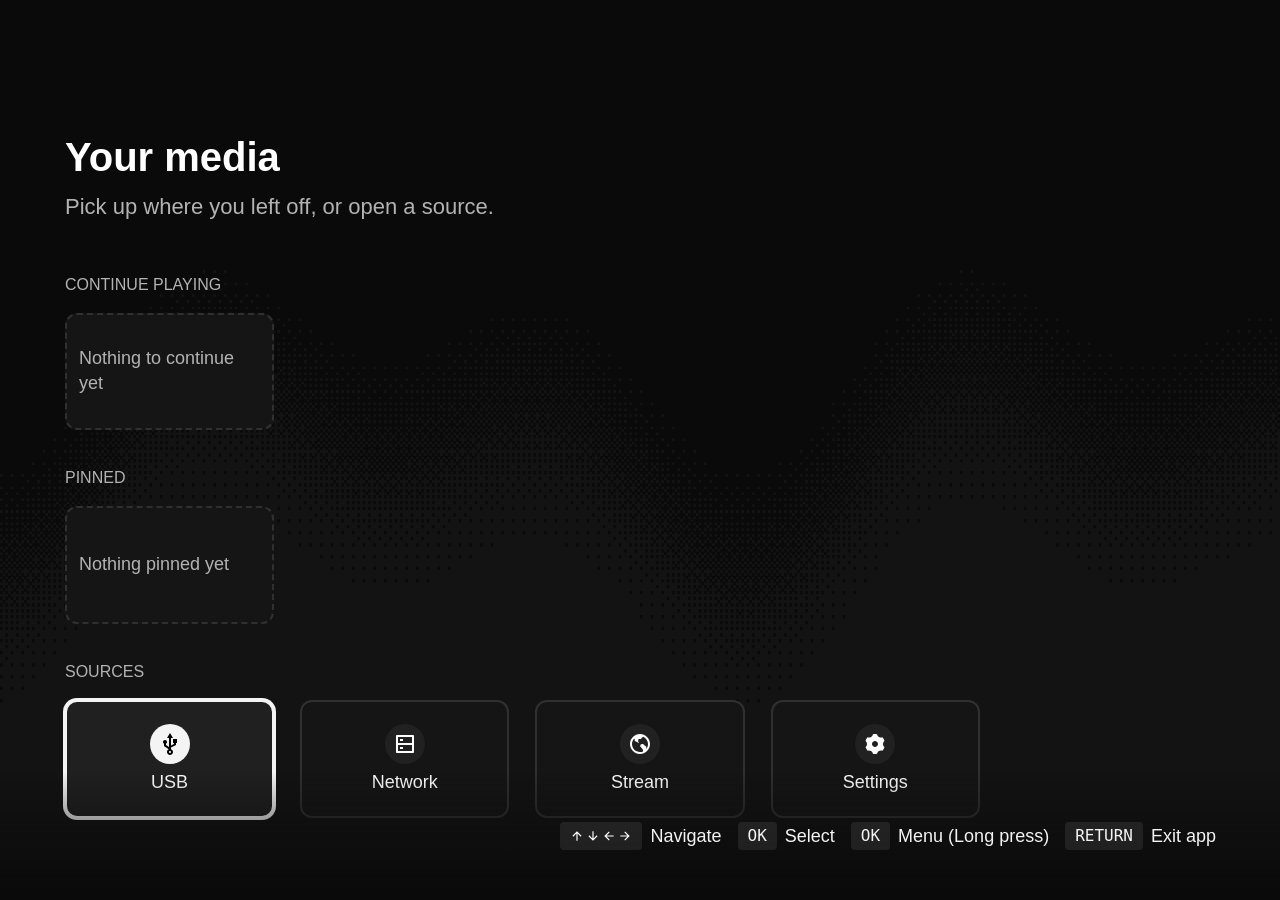
==== commit 51a91e6f: "Polish discovery, footer grouping and stationary playback layout" ====
--- a/tizen-app/index.html
+++ b/tizen-app/index.html
@@ -50,10 +50,10 @@
     </nav>
 
     <footer class="hint">
-        <span class="key"><img class="remix-icon" src="assets/remix/arrow-up-line.svg" alt=""><img class="remix-icon" src="assets/remix/arrow-down-line.svg" alt=""><img class="remix-icon" src="assets/remix/arrow-left-line.svg" alt=""><img class="remix-icon" src="assets/remix/arrow-right-line.svg" alt=""></span> <span data-i18n="hint.navigate">navigate</span>
-        <span class="key">OK</span> <span data-i18n="hint.select">select</span>
-        <span class="key">OK</span> <span data-i18n="library.holdMenu">Menu (long press)</span>
-        <span class="key">RETURN</span> <span data-i18n="hint.exit">exit app</span>
+        <span class="hint-action"><span class="key"><img class="remix-icon" src="assets/remix/arrow-up-line.svg" alt=""><img class="remix-icon" src="assets/remix/arrow-down-line.svg" alt=""><img class="remix-icon" src="assets/remix/arrow-left-line.svg" alt=""><img class="remix-icon" src="assets/remix/arrow-right-line.svg" alt=""></span><span data-i18n="hint.navigate">navigate</span></span>
+        <span class="hint-action"><span class="key">OK</span><span data-i18n="hint.select">select</span></span>
+        <span class="hint-action"><span class="key">OK</span><span data-i18n="library.holdMenu">Menu (long press)</span></span>
+        <span class="hint-action"><span class="key">RETURN</span><span data-i18n="hint.exit">exit app</span></span>
     </footer>
 </section>
 
@@ -95,10 +95,10 @@
     </div>
 
     <footer class="hint">
-        <span class="key"><img class="remix-icon" src="assets/remix/arrow-up-line.svg" alt=""><img class="remix-icon" src="assets/remix/arrow-down-line.svg" alt=""><img class="remix-icon" src="assets/remix/arrow-left-line.svg" alt=""><img class="remix-icon" src="assets/remix/arrow-right-line.svg" alt=""></span> <span data-i18n="hint.navigate">navigate</span>
-        <span class="key">OK</span> <span data-i18n="hint.open">open</span>
-        <span class="key">RETURN</span> <span data-i18n="hint.back">back</span>
-        <span class="key">OK</span> <span data-i18n="library.holdMenu">Menu (long press)</span>
+        <span class="hint-action"><span class="key"><img class="remix-icon" src="assets/remix/arrow-up-line.svg" alt=""><img class="remix-icon" src="assets/remix/arrow-down-line.svg" alt=""><img class="remix-icon" src="assets/remix/arrow-left-line.svg" alt=""><img class="remix-icon" src="assets/remix/arrow-right-line.svg" alt=""></span><span data-i18n="hint.navigate">navigate</span></span>
+        <span class="hint-action"><span class="key">OK</span><span data-i18n="hint.open">open</span></span>
+        <span class="hint-action"><span class="key">OK</span><span data-i18n="library.holdMenu">Menu (long press)</span></span>
+        <span class="hint-action"><span class="key">RETURN</span><span data-i18n="hint.back">back</span></span>
     </footer>
 </section>
 
@@ -133,7 +133,12 @@
         <div id="saved-streams-list" class="card-row"></div>
     </div>
     <div class="library-row hidden" id="recent-streams"><h2 data-i18n="stream.recent">Recent</h2><div class="card-row" id="recent-streams-list"></div></div>
-    <footer class="hint"><span class="key"><img class="remix-icon" src="assets/remix/arrow-up-line.svg" alt=""><img class="remix-icon" src="assets/remix/arrow-down-line.svg" alt=""><img class="remix-icon" src="assets/remix/arrow-left-line.svg" alt=""><img class="remix-icon" src="assets/remix/arrow-right-line.svg" alt=""></span> <span data-i18n="hint.navigate">navigate</span> <span class="key">OK</span> <span data-i18n="hint.open">open</span> <span class="key">OK</span> <span data-i18n="library.holdMenu">Menu (long press)</span> <span class="key">RETURN</span> <span data-i18n="hint.back">back</span></footer>
+    <footer class="hint">
+        <span class="hint-action"><span class="key"><img class="remix-icon" src="assets/remix/arrow-up-line.svg" alt=""><img class="remix-icon" src="assets/remix/arrow-down-line.svg" alt=""><img class="remix-icon" src="assets/remix/arrow-left-line.svg" alt=""><img class="remix-icon" src="assets/remix/arrow-right-line.svg" alt=""></span><span data-i18n="hint.navigate">navigate</span></span>
+        <span class="hint-action"><span class="key">OK</span><span data-i18n="hint.open">open</span></span>
+        <span class="hint-action"><span class="key">OK</span><span data-i18n="library.holdMenu">Menu (long press)</span></span>
+        <span class="hint-action"><span class="key">RETURN</span><span data-i18n="hint.back">back</span></span>
+    </footer>
 
     <!-- Name and URL of a stream being saved or edited.  While it's open the
          rest of the screen steps aside (#view-url.editing). -->
@@ -172,13 +177,13 @@
     <ul    class="browse-list" id="browse-list"></ul>
 
     <footer class="hint">
-        <span class="browse-actions"><span class="key"><img class="remix-icon" src="assets/remix/arrow-up-line.svg" alt=""><img class="remix-icon" src="assets/remix/arrow-down-line.svg" alt=""><img class="remix-icon" src="assets/remix/arrow-left-line.svg" alt=""><img class="remix-icon" src="assets/remix/arrow-right-line.svg" alt=""></span> <span data-i18n="hint.navigate">navigate</span>
-        <span class="key">OK</span> <span data-i18n="hint.open">open</span>
-        <span class="key">OK</span> <span data-i18n="library.holdMenu">Menu (long press)</span></span>
-        <span class="key">RETURN</span> <span data-i18n="hint.up">up</span>
-        <span class="browse-actions browse-media-action"><span class="key">PLAY</span> <span data-i18n="hint.openAsMedia">open as media</span></span>
-        <span class="hidden" id="hint-save"><span class="key">TOOLS</span> <span data-i18n="hint.saveChannel">save / unsave</span></span>
-        <span class="hidden" id="hint-fav"><span class="key">TOOLS</span> <span data-i18n="hint.favorite">pin / unpin folder</span></span>
+        <span class="hint-action browse-actions"><span class="key"><img class="remix-icon" src="assets/remix/arrow-up-line.svg" alt=""><img class="remix-icon" src="assets/remix/arrow-down-line.svg" alt=""><img class="remix-icon" src="assets/remix/arrow-left-line.svg" alt=""><img class="remix-icon" src="assets/remix/arrow-right-line.svg" alt=""></span><span data-i18n="hint.navigate">navigate</span></span>
+        <span class="hint-action browse-actions"><span class="key">OK</span><span data-i18n="hint.open">open</span></span>
+        <span class="hint-action browse-actions"><span class="key">OK</span><span data-i18n="library.holdMenu">Menu (long press)</span></span>
+        <span class="hint-action"><span class="key">RETURN</span><span data-i18n="hint.up">up</span></span>
+        <span class="hint-action browse-actions browse-media-action"><span class="key">PLAY</span><span data-i18n="hint.openAsMedia">open as media</span></span>
+        <span class="hint-action hidden" id="hint-save"><span class="key">TOOLS</span><span data-i18n="hint.saveChannel">save / unsave</span></span>
+        <span class="hint-action hidden" id="hint-fav"><span class="key">TOOLS</span><span data-i18n="hint.favorite">pin / unpin folder</span></span>
     </footer>
 </section>
 
@@ -330,7 +335,11 @@
 
         <div class="tvinfo" id="tvinfo" data-i18n="common.loading">Loading…</div>
     </div>
-    <footer class="hint"><span class="key"><img class="remix-icon" src="assets/remix/arrow-up-line.svg" alt=""><img class="remix-icon" src="assets/remix/arrow-down-line.svg" alt=""></span> <span data-i18n="hint.navigate">navigate</span> <span class="key">OK</span> <span data-i18n="hint.select">select</span> <span class="key">RETURN</span> <span data-i18n="hint.back">back</span></footer>
+    <footer class="hint">
+        <span class="hint-action"><span class="key"><img class="remix-icon" src="assets/remix/arrow-up-line.svg" alt=""><img class="remix-icon" src="assets/remix/arrow-down-line.svg" alt=""></span><span data-i18n="hint.navigate">navigate</span></span>
+        <span class="hint-action"><span class="key">OK</span><span data-i18n="hint.select">select</span></span>
+        <span class="hint-action"><span class="key">RETURN</span><span data-i18n="hint.back">back</span></span>
+    </footer>
 </section>
 
 <!-- ── Generic picker overlay (used by Settings + future menus) ──────── -->
--- a/tizen-app/css/style.css
+++ b/tizen-app/css/style.css
@@ -71,6 +71,8 @@
 
 button { font: inherit; color: inherit; cursor: pointer; background: none; border: 0; }
 button:focus { outline: none; }
+input { user-select: text; -webkit-user-select: text; }
+input::selection { background: var(--focus-ring); color: var(--bg); }
 
 /* Bundled SVGs, not font glyphs: stable shapes across TV font sets. */
 .remix-icon {
@@ -97,7 +99,7 @@
 /* An empty section keeps the space a row of cards would take and says why
  * it is empty, so the sections below never move. */
 .card-row.empty { min-height: calc(var(--card-height) + 24px); align-items: flex-start; }
-.empty-state { display: flex; align-items: center; flex: 0 0 var(--card-width); width: var(--card-width); height: var(--card-height); margin: 0; padding: 24px; border: 2px dashed var(--surface-border); border-radius: 12px; background: var(--bg-card); color: var(--fg-soft); font-size: 24px; line-height: 1.4; text-align: start; }
+.empty-state { display: flex; align-items: center; flex: 0 0 var(--card-width); width: var(--card-width); height: var(--card-height); margin: 0; padding: 24px; border: 2px dashed var(--surface-border); border-radius: 12px; background: var(--bg-card); color: var(--fg-soft); font-size: var(--card-label-size); line-height: 1.4; text-align: start; }
 .card-row::-webkit-scrollbar { display: none; }
 .media-card { position: relative; display: flex; flex-direction: column; align-items: stretch; text-align: start;
     flex: 0 0 var(--card-width); width: var(--card-width); height: var(--card-height); min-height: 0; padding: var(--card-inset); border: 2px solid var(--surface-border);
@@ -115,7 +117,10 @@
 .media-card:focus .card-picture::before { background: var(--focus-ring); }
 .media-card.focused .card-picture > .remix-icon,
 .media-card:focus .card-picture > .remix-icon { filter: none; }
-.card-art { position: absolute; inset: 0; height: 100%; width: 100%; object-fit: cover; }
+.card-art { position: absolute; inset: 0; height: 100%; width: 100%; object-fit: cover; border-radius: 8px; opacity: 0; transition: opacity var(--motion) var(--ease); }
+.has-art .card-art { opacity: 1; }
+.has-art .card-picture::before, .has-art .card-picture > .remix-icon,
+.up-next-thumb.has-art .up-next-glyph { visibility: hidden; }
 .card-title { flex: 0 0 auto; font-size: var(--card-label-size); font-weight: 500; margin-top: 12px; white-space: nowrap; overflow: hidden; text-overflow: ellipsis; }
 /* An absent subtitle reserves nothing: the title sits at the same height on
    every card in a strip. */
@@ -123,7 +128,9 @@
 .media-card .card-description:empty { display: none; }
 /* Resume cards lead with the progress line ("4 / 4") so the strip reads as
    one column: meta above the picture, title below it. */
-.continue-card .card-description { order: -1; margin: 0 0 10px; color: var(--fg-soft); font-weight: 500; }
+.continue-card .card-description { order: -1; margin: 0 0 6px; color: var(--fg-soft); font-weight: 500; }
+.continue-card .card-picture { padding-bottom: 8px; }
+.continue-card .card-title { margin-top: 8px; }
 /* Focus: a 2px light border plus a 2px ring drawn outside it — the same
  * treatment on every card, tile and source shortcut. */
 .media-card.focused, .media-card:focus { border-color: var(--focus-ring); background: var(--bg-card-h); box-shadow: 0 0 0 2px var(--focus-ring); transform: none; }
@@ -156,13 +163,13 @@
 .dialog-body > .settings-group { flex: 0 0 auto; }
 .dialog-footer { display: flex; flex: 0 0 auto; gap: 16px; margin-top: 24px; }
 .dialog-footer:empty { display: none; }
-.dialog-footer > button { width: 100%; min-height: 78px; margin: 0; padding: 14px 24px; border: 2px solid var(--surface-border); border-radius: 8px; font-size: 22px; }
-.dialog-footer > .primary, .dialog-footer > .settings-row { justify-content: center; text-align: center; background: var(--focus-ring); color: #151515; font-weight: 400; }
+.dialog-footer > button, .dialog-footer > button.settings-row { width: 100%; min-height: 64px; margin: 0; padding: 14px 24px; border: 2px solid var(--surface-border); border-radius: 8px; font-size: 22px; }
+.dialog-footer > button.primary, .dialog-footer > button.settings-row { justify-content: center; text-align: center; background: var(--focus-ring); color: #151515; font-weight: 400; }
 .dialog-footer > button.focused, .dialog-footer > button:focus { border-color: var(--focus-ring); background: var(--bg-card-h); box-shadow: 0 0 0 2px var(--focus-ring); }
 .dialog-footer > .primary:focus, .dialog-footer > .primary.focused,
 .dialog-footer > .settings-row:focus, .dialog-footer > .settings-row.focused { background: var(--focus-ring); color: #151515; box-shadow: 0 0 0 3px rgba(244,244,244,.4); }
-.dialog-body input { width: 100%; min-height: 64px; padding: 14px 18px; background: var(--bg); border: 2px solid var(--surface-border); border-radius: 8px; color: white; font: inherit; }
-.dialog-option { min-height: 78px; flex-shrink: 0; padding: 18px 24px; text-align: start; overflow-wrap: break-word; word-break: break-word; border: 2px solid var(--surface-border); border-radius: 8px; background: var(--bg-card); }
+.dialog-body input, .dialog-body .settings-row-input input { width: 100%; min-height: 64px; padding: 14px 18px; background: var(--bg); border: 2px solid var(--surface-border); border-radius: 8px; color: white; font: inherit; font-size: 22px; }
+.dialog-option { min-height: 78px; flex-shrink: 0; padding: 18px 24px; font-size: 24px; line-height: 1.35; text-align: start; overflow-wrap: break-word; word-break: break-word; border: 2px solid var(--surface-border); border-radius: 8px; background: var(--bg-card); }
 .dialog-option:disabled { opacity: .45; }
 .dialog-option.focused, .dialog-body input.focused, .dialog-body .settings-row.focused { outline: none; border-color: var(--focus-ring); background: var(--bg-card-h); }
 .dialog-body .settings-group { margin: 0; }
@@ -170,10 +177,10 @@
 .dialog-body .settings-row-input input { max-width: none; text-align: start; }
 .dialog-body .settings-row { font-size: 24px; }
 .source-dialog .dialog-card { height: auto; max-height: calc(100vh - 80px); }
+.source-dialog.discovery-dialog .dialog-card { height: 600px; }
+.dialog-body > .status-line { margin: 0; min-height: 78px; flex: 0 0 auto; }
 .source-dialog .settings-row { min-height: 56px; font-size: 24px; }
 .source-dialog .settings-row-input .settings-label { font-size: 22px; line-height: 1.3; margin: 0; }
-.source-dialog .dialog-body input { min-height: 60px; padding: 14px 18px; font-size: 22px; border: 2px solid var(--surface-border); }
-.source-dialog .dialog-footer .settings-row { min-height: 64px; font-size: 22px; }
 .source-dialog .dialog-footer .settings-label { font-size: inherit; font-weight: inherit; }
 .receive-body { align-items: center; text-align: center; }
 .receive-card { padding: 48px; }
@@ -183,8 +190,9 @@
 .receive-qr img { width: 320px; max-width: 100%; height: auto; border-radius: 12px; }
 .receive-address { overflow-wrap: anywhere; font-family: monospace; font-size: 20px; }
 /* The waiting line carries a small ring, like the reference receipt dialog. */
-.receive-state { display: inline-flex; align-items: center; gap: 14px; margin-top: 32px; }
-.receive-state .spinner-ring { width: 32px; height: 32px; border-width: 3px; margin: 0; }
+.status-line { display: inline-flex; align-items: center; gap: 14px; }
+.status-line .spinner-ring { flex: 0 0 32px; width: 32px; height: 32px; border-width: 3px; margin: 0; }
+.receive-state { margin-top: 32px; }
 .muted { color: #aaa; font-size: 22px; }
 .info-panel { background: var(--bg-card); border: 2px solid var(--surface-border); border-radius: 12px; padding: 28px; margin-bottom: 32px; }
 .info-panel.focused { outline: none; border-color: var(--focus-ring); }
@@ -210,6 +218,8 @@
 .shortcut-row .card-title { max-width: 100%; }
 .browse-list.grid.device-roots.empty-devices { justify-content: center; padding-top: 100px; }
 .browse-list.grid.device-roots.empty-devices li { width: 600px; flex-basis: 600px; max-width: 100%; height: auto; border: none; text-align: center; background: transparent; }
+.browse-list.grid.device-roots.empty-devices .name { white-space: normal; overflow-wrap: break-word; word-break: break-word; }
+.browse-list.grid.device-roots.empty-devices .meta { display: block; position: static; margin: 12px 0 0; font-size: var(--card-meta-size); line-height: 1.4; color: var(--fg-soft); }
 .browse-list.grid.device-roots.empty-devices li.focused { outline: none; }
 .empty-storage .browse-actions, .empty-storage #hint-fav, .empty-storage #hint-save { display: none !important; }
 .storage-root .browse-media-action { display: none; }
@@ -684,12 +694,9 @@
 /* Without the queue below (single file, audio) the transport can sit
  *  closer to the bottom edge. */
 body:not(.has-queue) .osd-bottom { padding-bottom: 24px; }
-/* The queue strip is out of the flow.  While it only peeks the cards' tops
- * the control bar stays compact; when the D-pad moves into the strip it
- * grows to the full cards and the bar keeps that height until focus leaves
- * it (body.up-next-open is toggled on the strip's focusin/out). */
-body.has-queue { --queue-reserve: var(--queue-peek); }
-body.has-queue.up-next-open { --queue-reserve: var(--queue-open); }
+/* Reserve the expanded strip even while it peeks, so navigation never
+ * moves the timeline or the transport row. Only the queue's clip grows. */
+body.has-queue { --queue-reserve: var(--queue-open); }
 body.player-view { --player-popup-bottom: calc(24px + var(--transport-height) + 16px); }
 body.has-queue.player-view { --player-popup-bottom: calc(48px + var(--queue-reserve) + var(--transport-height) + 16px); }
 body.has-queue .osd-bottom { padding-bottom: calc(48px + var(--queue-reserve)); }
@@ -781,7 +788,7 @@
  * card — thumbnail tiles sit directly on the OSD gradient, artwork on
  * top, title underneath, progress drawn over the picture.  The strip is
  * positioned out of the flow and clipped to a peek. The control bar
- * reserves the matching height as the D-pad opens or leaves the strip. */
+ * reserves the full height while the D-pad opens or leaves the strip. */
 .up-next {
     position: absolute; left: calc(var(--page-inset) - 4px); right: calc(var(--page-inset) - 4px); bottom: 12px;
     margin: 0; padding: 4px; text-align: left;
@@ -832,7 +839,6 @@
     background: transparent;
     transition: box-shadow var(--motion) var(--ease), transform var(--motion) var(--ease);
 }
-.up-next-thumb > img { width: 100%; height: 100%; object-fit: cover; border-radius: 8px; }
 .up-next-glyph { display: flex; align-items: center; justify-content: center; width: var(--card-disc-size); height: var(--card-disc-size); border-radius: 50%; background: #212121; transition: background-color var(--motion) var(--ease); }
 .up-next-glyph .remix-icon { width: var(--card-glyph-size); height: var(--card-glyph-size); }
 /* Progress drawn over the thumbnail's lower edge. */
@@ -866,11 +872,8 @@
     .up-next { transition: none; }
 }
 .player-osd-visible #subtitle-overlay.sub-pos-bottom { bottom: 260px; }
-/* The queue adds the strip's height under the transport.  The cue clears
- * the peeking strip while it watches; when focus opens the strip the cue
- * moves a card-height higher with it. */
-body.has-queue.player-osd-visible #subtitle-overlay.sub-pos-bottom { bottom: calc(var(--card-height) + 215px); }
-body.has-queue.up-next-open.player-osd-visible #subtitle-overlay.sub-pos-bottom { bottom: calc(var(--card-height) + 320px); }
+/* Cue clearance follows the stationary queue transport, not queue focus. */
+body.has-queue.player-osd-visible #subtitle-overlay.sub-pos-bottom { bottom: calc(var(--card-height) + 320px); }
 .more-option {
     display: flex; align-items: center;
     width: 100%; padding: 14px 18px;
@@ -1180,19 +1183,17 @@
  * carry a scrim and the key chips sit 50px above the bottom edge. */
 .hint {
     position: fixed; bottom: 0; left: 0; right: 0; z-index: 30;
-    display: flex; flex-wrap: wrap; align-items: center; justify-content: flex-end;
+    display: flex; flex-wrap: wrap; align-items: center; justify-content: flex-end; column-gap: 24px; row-gap: 8px;
     margin: 0 !important;
     padding: 50px 64px 50px 0;
     font-size: 20px; line-height: 28px; color: var(--fg-mute);
     text-align: end; pointer-events: none;
     background: linear-gradient(to bottom, rgba(10,10,10,0), rgba(10,10,10,1));
 }
-.hint span { margin: 0 24px 0 0; }
-.hint span:last-child { margin-right: 0; }
-.hint .browse-actions { display: inline-flex; align-items: center; }
+.hint-action { display: inline-flex; align-items: center; gap: 10px; white-space: nowrap; }
 .key {
     display: inline-flex; align-items: center; justify-content: center; gap: 2px;
-    height: 28px; padding: 0 10px; margin: 0 10px 0 0;
+    height: 28px; padding: 0 10px;
     background: rgba(255,255,255,.078);
     border-radius: 4px;
     font-family: 'Consolas', monospace;
@@ -1390,7 +1391,7 @@
     padding: 8px 0;
     font-size: 20px;
 }
-.tvinfo .codec .name { flex: 0 0 220px; color: var(--fg-soft); }
+.tvinfo .codec .name { flex: 0 0 220px; max-width: 55%; padding-inline-end: 12px; color: var(--fg-soft); }
 .tvinfo .codec .status { display: inline-flex; align-items: center; gap: 8px; }
 .tvinfo .codec .status .remix-icon { width: 20px; height: 20px; }
 .tvinfo .codec .status.ok    { color: #58a770; }
@@ -1599,9 +1600,20 @@
 /* Shared motion avoids different timing on cards, forms and remote focus. */
 .media-card, #view-home .tile, .browse-list li, .btn, .ctrl, .preset,
 .dialog-option, .dialog-body input, .settings-row, .info-panel, .more-option,
-#up-next-list button {
+.picker li, .track-level li, .track-section li, #up-next-list button {
     transition: background-color var(--motion) var(--ease), border-color var(--motion) var(--ease),
         color var(--motion) var(--ease), box-shadow var(--motion) var(--ease), transform var(--motion) var(--ease);
+}
+/* Pointer feedback stays quieter than the remote's hard focus ring. */
+@media (hover: hover) {
+    .media-card:hover:not(.focused):not(:focus), .tile:hover:not(.focused):not(:focus),
+    .browse-list li:hover:not(.focused):not(:focus), #up-next-list button:hover:not(.focused):not(:focus),
+    .dialog-option:hover:not(:disabled):not(.focused):not(:focus), .more-option:hover:not(.focused):not(:focus),
+    .picker li:hover:not(.focused):not(:focus), .track-level li:hover:not(.focused):not(:focus),
+    .track-section li:hover:not(.focused):not(:focus) {
+        background-color: var(--bg-card-h); border-color: var(--input-border);
+    }
+    .ctrl:hover:not(.focused):not(:focus):not(.disabled) { background-color: var(--accent-soft); border-color: var(--focus-ring); }
 }
 /* Keep the view's opaque backdrop intact above the native video plane. */
 .view:not(.hidden):not(#view-player) > :not(.hint) { animation: view-enter var(--motion) var(--ease); }
@@ -1634,6 +1646,8 @@
 }
 /* Keep five columns at the portrait review size without oversized contents. */
 @media (max-width: 1400px) {
+    .hint { font-size: 18px; column-gap: 16px; }
+    .hint-action { gap: 8px; }
     .page-heading h1 { font-size: 40px; }
     .page-heading p { font-size: 22px; }
     .library-row { margin-bottom: 36px; }
@@ -1645,6 +1659,7 @@
     .media-card, #view-home .tile, .browse-list.grid li, .browse-list.grid.device-roots li { padding: 12px; }
     .card-title, #view-home .tile-label, .browse-list.grid .name, .browse-list.grid.device-roots .name { font-size: 18px; }
     .card-title { margin-top: 8px; }
+    .continue-card .card-title { margin-top: 6px; }
     .card-description { font-size: 14px; margin-top: 4px; }
     .card-picture > .remix-icon, .browse-list.grid .icon .remix-icon { width: 32px; height: 32px; }
     /* The narrow card is 55% of the reference size: it cannot hold a disc, a
@@ -1659,6 +1674,7 @@
     .browse-list.grid .icon .remix-icon { width: 24px; height: 24px; }
     .browse-list.grid .name { margin-top: 4px; margin-bottom: 0; }
     .browse-list.grid .meta { display: none; }
+    .browse-list.grid.device-roots.empty-devices .meta { font-size: 14px; }
     #view-home .tile-icon .remix-icon { width: 24px; height: 24px; }
     .missing-source, .browse-list.grid li.is-fav .fav-mark, .browse-list.grid li.watched-item .watched { width: 28px; height: 28px; top: 6px; right: 6px; padding: 0; }
     .missing-source .remix-icon, .browse-list.grid li.is-fav .fav-mark .remix-icon, .browse-list.grid li.watched-item .watched .remix-icon { width: 18px; height: 18px; }
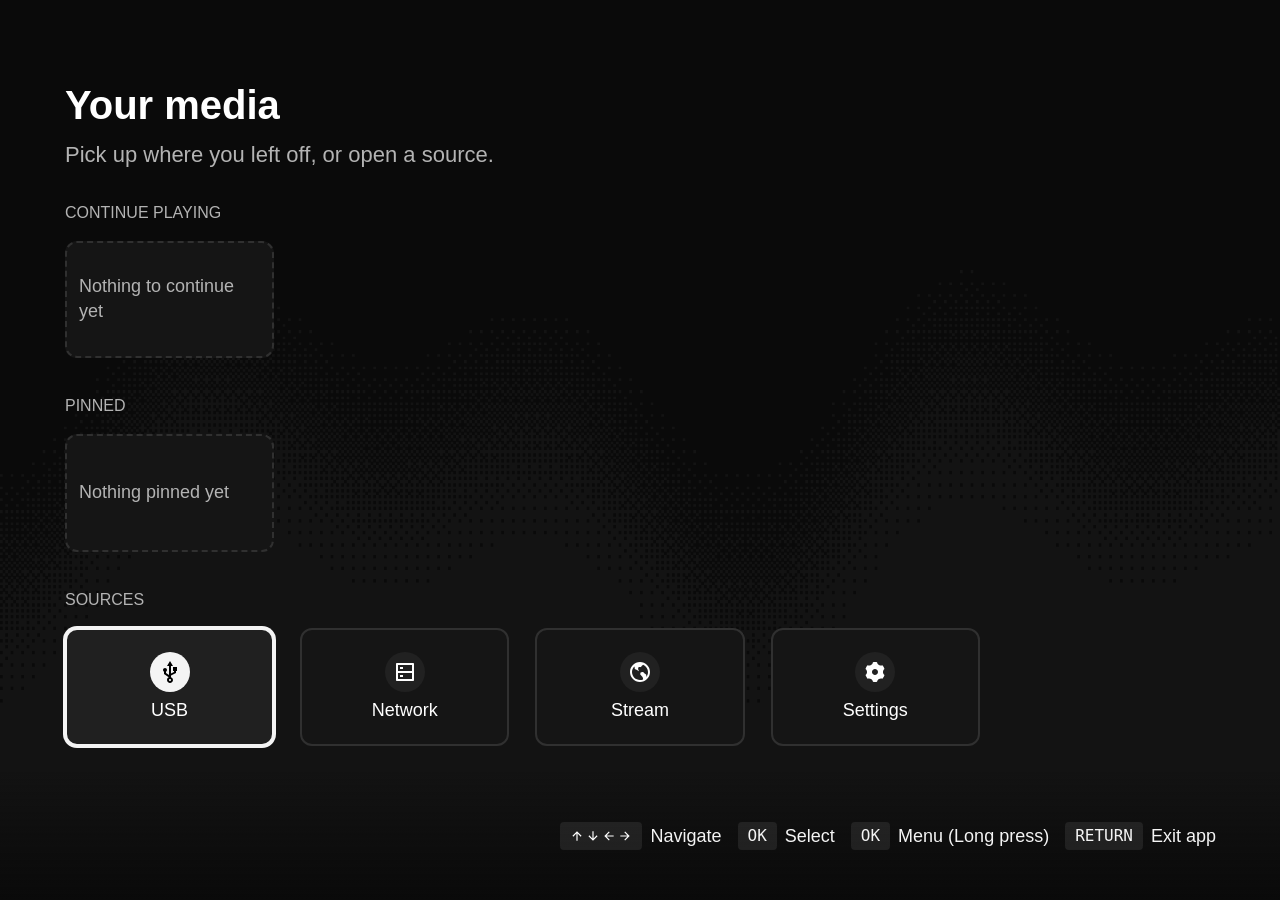
==== commit 5f342dee: "Fit audio presentation and page rhythm to short landscape screens" ====
--- a/tizen-app/index.html
+++ b/tizen-app/index.html
@@ -194,8 +194,10 @@
     <div class="audio-card hidden" id="audio-card">
         <img class="audio-art hidden" id="audio-art" alt="">
         <div class="audio-note" id="audio-note" aria-hidden="true"><img class="remix-icon" src="assets/remix/music-2-fill.svg" alt=""></div>
-        <div class="audio-title" id="audio-title"></div>
-        <div class="audio-sub" id="audio-sub"></div>
+        <div class="audio-details">
+            <div class="audio-title" id="audio-title"></div>
+            <div class="audio-sub" id="audio-sub"></div>
+        </div>
     </div>
 
     <!-- Top bar: title -->
--- a/tizen-app/css/style.css
+++ b/tizen-app/css/style.css
@@ -168,13 +168,13 @@
 .dialog-footer > button.focused, .dialog-footer > button:focus { border-color: var(--focus-ring); background: var(--bg-card-h); box-shadow: 0 0 0 2px var(--focus-ring); }
 .dialog-footer > .primary:focus, .dialog-footer > .primary.focused,
 .dialog-footer > .settings-row:focus, .dialog-footer > .settings-row.focused { background: var(--focus-ring); color: #151515; box-shadow: 0 0 0 3px rgba(244,244,244,.4); }
-.dialog-body input, .dialog-body .settings-row-input input { width: 100%; min-height: 64px; padding: 14px 18px; background: var(--bg); border: 2px solid var(--surface-border); border-radius: 8px; color: white; font: inherit; font-size: 22px; }
+.dialog-body input, .dialog-body .settings-row-input input { width: 100%; min-height: 64px; padding: 14px 18px; background: var(--bg-card-h); border: 2px solid var(--input-border); border-radius: 8px; color: var(--fg); font: inherit; font-size: 22px; }
 .dialog-option { min-height: 78px; flex-shrink: 0; padding: 18px 24px; font-size: 24px; line-height: 1.35; text-align: start; overflow-wrap: break-word; word-break: break-word; border: 2px solid var(--surface-border); border-radius: 8px; background: var(--bg-card); }
 .dialog-option:disabled { opacity: .45; }
 .dialog-option.focused, .dialog-body input.focused, .dialog-body .settings-row.focused { outline: none; border-color: var(--focus-ring); background: var(--bg-card-h); }
 .dialog-body .settings-group { margin: 0; }
 .dialog-body .settings-row-input { display: flex; flex-direction: column; align-items: stretch; padding: 0; border: none; background: none; gap: 10px; margin-bottom: 20px; }
-.dialog-body .settings-row-input input { max-width: none; text-align: start; }
+.dialog-body .settings-row-input input { max-width: none; text-align: start; scroll-margin-top: 44px; }
 .dialog-body .settings-row { font-size: 24px; }
 .source-dialog .dialog-card { height: auto; max-height: calc(100vh - 80px); }
 .source-dialog.discovery-dialog .dialog-card { height: 600px; }
@@ -1574,6 +1574,7 @@
     width: 600px; max-width: calc(100% - 130px);
 }
 .audio-card.is-loading { visibility: hidden; }
+.audio-details { width: 100%; min-width: 0; }
 .audio-card:not(.hidden):not(.is-loading) { animation: view-enter var(--motion) var(--ease); }
 .audio-note {
     display: flex; align-items: center; justify-content: center;
@@ -1684,6 +1685,24 @@
     .up-next-glyph { flex-shrink: 0; width: 40px; height: 40px; margin-bottom: 8px; }
     .up-next-glyph .remix-icon { width: 24px; height: 24px; }
 }
+/* Short frames trade header whitespace for content. Audio cannot stack a
+ * cover and metadata above a queue, so use one stable artwork/details row. */
+@media (max-height: 900px) {
+    .page-heading { margin-top: 16px; margin-bottom: 32px; }
+    .audio-card {
+        --audio-cover-size: calc(100vh - var(--queue-open) - var(--transport-height) - 210px);
+        top: calc((100vh - var(--queue-open) - var(--transport-height) - 50px) / 2);
+        width: 800px; flex-direction: row; gap: 32px; text-align: start;
+    }
+    .audio-art, .audio-note {
+        flex: 0 0 auto; width: var(--audio-cover-size); height: var(--audio-cover-size);
+        max-width: 216px; max-height: 216px; margin: 0;
+    }
+    .audio-note .remix-icon { width: 64px; height: 64px; }
+    .audio-details { flex: 1 1 auto; }
+    .audio-title { font-size: 30px; }
+    .audio-sub { margin-top: 10px; font-size: 22px; }
+}
 @media (prefers-reduced-motion: reduce) {
     *, *::before, *::after { animation: none !important; transition: none !important; scroll-behavior: auto !important; }
 }
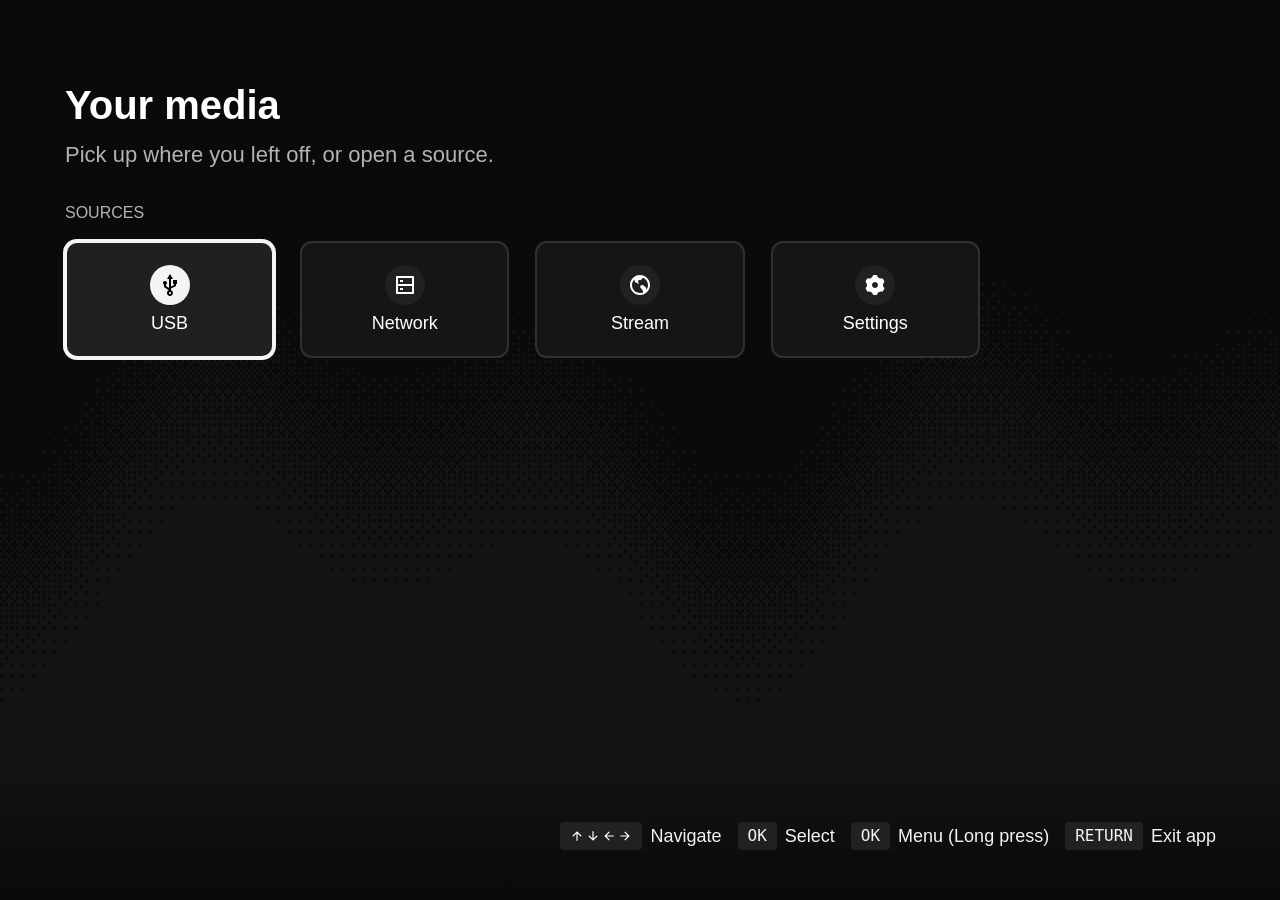
==== commit f4226cd6: "feat: incorporate selective Tizen playback and library ports" ====
--- a/tizen-app/index.html
+++ b/tizen-app/index.html
@@ -172,6 +172,7 @@
     <!-- Only while a playlist is listed (issue #122). -->
     <div class="playlist-filter hidden" id="playlist-filter-wrap">
         <input id="playlist-filter" type="text" data-i18n-placeholder="playlist.filter" data-i18n-aria-label="playlist.filter" aria-label="Filter channels…" placeholder="Filter channels…" aria-controls="browse-list">
+        <span class="playlist-count" id="playlist-count" role="status" aria-live="polite"></span>
     </div>
     <h2 class="row-heading device-heading" id="browse-heading" data-i18n="library.devices">Devices</h2>
     <ul    class="browse-list" id="browse-list"></ul>
@@ -192,6 +193,7 @@
     <!-- Music has no picture of its own: without this card the screen is
          just black once the OSD fades (issue #105). -->
     <div class="audio-card hidden" id="audio-card">
+        <img class="audio-glow hidden" id="audio-glow" alt="" aria-hidden="true">
         <img class="audio-art hidden" id="audio-art" alt="">
         <div class="audio-note" id="audio-note" aria-hidden="true"><img class="remix-icon" src="assets/remix/music-2-fill.svg" alt=""></div>
         <div class="audio-details">
@@ -367,6 +369,7 @@
 <script src="js/ass-style.js"></script>
 <script src="js/mp4-subs.js"></script>
 <script src="js/mkv-subs.js"></script>
+<script src="js/media-info.js"></script>
 <script src="js/player.js"></script>
 <script src="js/qrcode.js"></script>
 <script src="js/url-drop.js"></script>
@@ -379,6 +382,7 @@
 <script src="js/library.js"></script>
 <script src="js/dialog.js"></script>
 <script src="js/library-ui.js"></script>
+<script src="js/folder-play.js"></script>
 <script src="js/app.js"></script>
 </body>
 </html>
--- a/tizen-app/css/style.css
+++ b/tizen-app/css/style.css
@@ -48,6 +48,12 @@
     --card-meta-size: 18px;
     --card-inset: 18px;
     --transport-height: 96px;
+    /* The timeline row above the transport (22px readout plus its 32px
+     * margin). Popups clear the whole OSD content, not just the buttons. */
+    --player-timeline: 58px;
+    --dialog-width: 678px;
+    --dialog-field-size: 22px;
+    --dialog-field-height: 64px;
     --motion: 240ms;
     --ease: cubic-bezier(.22, .61, .36, 1);
 }
@@ -152,7 +158,7 @@
 #view-url .actions > .primary .remix-icon { filter: none; }
 #view-url .saved-streams { width: 100%; max-width: none; }
 .dialog-scrim { position: fixed; inset: 0; z-index: 300; background: rgba(0,0,0,.5); display: flex; align-items: center; justify-content: center; padding: 40px; }
-.dialog-card { width: 678px; max-width: 100%; max-height: calc(100vh - 80px); display: flex; flex-direction: column;
+.dialog-card { width: var(--dialog-width); max-width: 100%; max-height: calc(100vh - 80px); display: flex; flex-direction: column;
     background: var(--bg-card); border: 2px solid var(--surface-border); border-radius: 16px; padding: 32px; text-align: start;
 }
 .dialog-card, .picker, .track-menu { box-shadow: 0 24px 64px rgba(0,0,0,.6); }
@@ -163,12 +169,12 @@
 .dialog-body > .settings-group { flex: 0 0 auto; }
 .dialog-footer { display: flex; flex: 0 0 auto; gap: 16px; margin-top: 24px; }
 .dialog-footer:empty { display: none; }
-.dialog-footer > button, .dialog-footer > button.settings-row { width: 100%; min-height: 64px; margin: 0; padding: 14px 24px; border: 2px solid var(--surface-border); border-radius: 8px; font-size: 22px; }
+.dialog-footer > button, .dialog-footer > button.settings-row { width: 100%; min-height: var(--dialog-field-height); margin: 0; padding: 14px 24px; border: 2px solid var(--surface-border); border-radius: 8px; font-size: var(--dialog-field-size); }
 .dialog-footer > button.primary, .dialog-footer > button.settings-row { justify-content: center; text-align: center; background: var(--focus-ring); color: #151515; font-weight: 400; }
 .dialog-footer > button.focused, .dialog-footer > button:focus { border-color: var(--focus-ring); background: var(--bg-card-h); box-shadow: 0 0 0 2px var(--focus-ring); }
 .dialog-footer > .primary:focus, .dialog-footer > .primary.focused,
 .dialog-footer > .settings-row:focus, .dialog-footer > .settings-row.focused { background: var(--focus-ring); color: #151515; box-shadow: 0 0 0 3px rgba(244,244,244,.4); }
-.dialog-body input, .dialog-body .settings-row-input input { width: 100%; min-height: 64px; padding: 14px 18px; background: var(--bg-card-h); border: 2px solid var(--input-border); border-radius: 8px; color: var(--fg); font: inherit; font-size: 22px; }
+.dialog-body input, .dialog-body .settings-row-input input { width: 100%; min-height: var(--dialog-field-height); padding: 14px 18px; background: var(--bg-card-h); border: 2px solid var(--input-border); border-radius: 8px; color: var(--fg); font: inherit; font-size: var(--dialog-field-size); }
 .dialog-option { min-height: 78px; flex-shrink: 0; padding: 18px 24px; font-size: 24px; line-height: 1.35; text-align: start; overflow-wrap: break-word; word-break: break-word; border: 2px solid var(--surface-border); border-radius: 8px; background: var(--bg-card); }
 .dialog-option:disabled { opacity: .45; }
 .dialog-option.focused, .dialog-body input.focused, .dialog-body .settings-row.focused { outline: none; border-color: var(--focus-ring); background: var(--bg-card-h); }
@@ -179,8 +185,9 @@
 .source-dialog .dialog-card { height: auto; max-height: calc(100vh - 80px); }
 .source-dialog.discovery-dialog .dialog-card { height: 600px; }
 .dialog-body > .status-line { margin: 0; min-height: 78px; flex: 0 0 auto; }
+.dialog-scrim .muted { font-size: var(--dialog-field-size); }
 .source-dialog .settings-row { min-height: 56px; font-size: 24px; }
-.source-dialog .settings-row-input .settings-label { font-size: 22px; line-height: 1.3; margin: 0; }
+.source-dialog .settings-row-input .settings-label { font-size: var(--dialog-field-size); line-height: 1.3; margin: 0; }
 .source-dialog .dialog-footer .settings-label { font-size: inherit; font-weight: inherit; }
 .receive-body { align-items: center; text-align: center; }
 .receive-card { padding: 48px; }
@@ -245,9 +252,13 @@
      * a live layer every frame. */
     background: var(--bg) url("../assets/texture-halftone.png") no-repeat 0 0 / 100% 100%;
     /* On the TV everything fits 1080p; in narrow preview windows wrapped
-     * rows must stay reachable instead of spilling out of view. */
+     * rows must stay reachable instead of spilling out of view. Page
+     * scrolling stays available, but the remote owns navigation and the
+     * native bar would paint over the reference field. */
     overflow-y: auto;
-}
+    scrollbar-width: none;
+}
+.view::-webkit-scrollbar { display: none; }
 
 /* Player view stays transparent so the AVPlay hardware video plane shows
  * through.  Without this, the body's black would be covered by this view's
@@ -537,7 +548,10 @@
 }
 .browse-list li.watched-item .name { color: var(--fg-soft); }
 /* Playlist filter (issue #122), above the list. */
-.playlist-filter { flex: 0 0 auto; width: 100%; max-width: var(--form-width); margin-bottom: 24px; }
+.playlist-filter { position: relative; flex: 0 0 auto; width: 100%; max-width: var(--form-width); margin-bottom: 24px; }
+.playlist-count { position: absolute; right: 24px; top: 50%; transform: translateY(-50%); max-width: 180px; color: var(--fg-soft); font-size: 16px; white-space: nowrap; overflow: hidden; text-overflow: ellipsis; pointer-events: none; }
+#playlist-filter { padding-inline-end: 220px; }
+[dir="rtl"] .playlist-count { right: auto; left: 24px; }
 .playlist-filter input {
     width: 100%;
     font-family: inherit;
@@ -546,7 +560,7 @@
 .playlist-filter input::placeholder { color: var(--fg-dim); }
 /* Channel logos (issue #123): a fixed box so rows don't shift when one
  * arrives; the plain icon shows until it has loaded. */
-.browse-list .channel-icon { width: 64px; flex: 0 0 64px; height: 40px; display: flex; align-items: center; justify-content: center; }
+.browse-list:not(.grid) .icon { width: 64px; flex: 0 0 64px; height: 40px; display: flex; align-items: center; justify-content: center; }
 .browse-list .channel-icon > img { display: none; max-width: 64px; max-height: 40px; object-fit: contain; }
 .browse-list .channel-icon.has-logo > img { display: block; }
 .browse-list .channel-icon.has-logo .glyph { display: none; }
@@ -595,16 +609,15 @@
  * the CC menu.  AVPlay fires onsubtitlechange(duration, text, ...) and we
  * paint into this element.  HTML5 <track> handles its own rendering. */
 /* Size + font come from the user's Settings via CSS custom properties set in
- * SubtitleStyle.apply(); position + background come from the sub-pos-XXX and
- * sub-bg classes toggled on this element.  Defaults below match the medium/
+ * SubtitleStyle.apply(); cue position comes from the sub-band containers and
+ * background from the sub-bg class. Defaults below match the medium/
  * sans/bottom/none preset so the overlay looks right even before apply() runs. */
 /* Cues are painted by the app: they belong to the player view and must not
  * linger over Home when audio plays on in the background. */
 body:not(.player-view) #subtitle-overlay { display: none; }
 #subtitle-overlay {
     position: absolute;
-    left: 8%; right: 8%;
-    bottom: 8%;
+    left: 0; right: 0; top: 0; bottom: 0;
     text-align: center;
     color: #fff;
     font-size: var(--sub-size, 36px);
@@ -622,13 +635,18 @@
     z-index: 10;
     /* The OSD and the queue move the cue out of the way; let it travel
      * instead of jumping. */
+}
+/* Positioned signs and ordinary dialogue can share the screen. Preserve
+ * local queue/OSD clearance on the bottom band, not the full overlay. */
+.sub-band {
+    position: absolute; left: 8%; right: 8%;
+    display: flex; flex-direction: column; align-items: center;
     transition: bottom var(--motion) var(--ease), top var(--motion) var(--ease);
 }
-/* Position presets.  Bottom is the default; middle/top free the opposite
- * anchor so the block grows in the right direction. */
-#subtitle-overlay.sub-pos-bottom { top: auto; bottom: 8%; transform: none; }
-#subtitle-overlay.sub-pos-top    { bottom: auto; top: 8%; transform: none; }
-#subtitle-overlay.sub-pos-middle { top: 50%; bottom: auto; transform: translateY(-50%); }
+.sub-band-top { top: 8%; }
+.sub-band-middle { top: 50%; transform: translateY(-50%); }
+.sub-band-bottom { bottom: 8%; }
+#subtitle-overlay .sub-line + .sub-line { margin-top: .15em; }
 
 /* The cue text lives in a .sub-line span so a translucent box (when enabled)
  * hugs the text instead of spanning the full 8%-to-8% width. */
@@ -637,6 +655,7 @@
      * absolutely-positioned text-align:center containers — pure inline
      * spans sometimes rendered invisibly there. */
     display: inline-block;
+    max-width: 100%;
     white-space: pre-line;
     -webkit-box-decoration-break: clone;
     box-decoration-break: clone;
@@ -694,11 +713,13 @@
 /* Without the queue below (single file, audio) the transport can sit
  *  closer to the bottom edge. */
 body:not(.has-queue) .osd-bottom { padding-bottom: 24px; }
-/* Reserve the expanded strip even while it peeks, so navigation never
- * moves the timeline or the transport row. Only the queue's clip grows. */
-body.has-queue { --queue-reserve: var(--queue-open); }
-body.player-view { --player-popup-bottom: calc(24px + var(--transport-height) + 16px); }
-body.has-queue.player-view { --player-popup-bottom: calc(48px + var(--queue-reserve) + var(--transport-height) + 16px); }
+/* Reserve only the clipped peek while the queue is closed, then the full
+ * cards while it holds focus. The OSD (and the video behind it) gains the
+ * difference instead of leaving an empty band above the peek. */
+body.has-queue { --queue-reserve: var(--queue-peek); }
+body.has-queue.up-next-open { --queue-reserve: var(--queue-open); }
+body.player-view { --player-popup-bottom: calc(24px + var(--transport-height) + var(--player-timeline) + 16px); }
+body.has-queue.player-view { --player-popup-bottom: calc(48px + var(--queue-reserve) + var(--transport-height) + var(--player-timeline) + 16px); }
 body.has-queue .osd-bottom { padding-bottom: calc(48px + var(--queue-reserve)); }
 .osd-bottom { transition: opacity var(--motion) var(--ease), transform var(--motion) var(--ease), visibility 0s, padding-bottom var(--motion) var(--ease); }
 .osd-bottom.hidden { transition: opacity var(--motion) var(--ease), transform var(--motion) var(--ease), visibility 0s var(--motion), padding-bottom var(--motion) var(--ease); }
@@ -740,6 +761,8 @@
     width: 18px; height: 18px;
     border-radius: 50%;
     background: #fff;
+    transition: width var(--motion) var(--ease), height var(--motion) var(--ease),
+        right var(--motion) var(--ease), box-shadow var(--motion) var(--ease);
 }
 /* Scrub mode: the fill previews the seek destination, so it must track key
  * repeats instantly (no easing) and read as "not the real position yet". */
@@ -788,7 +811,8 @@
  * card — thumbnail tiles sit directly on the OSD gradient, artwork on
  * top, title underneath, progress drawn over the picture.  The strip is
  * positioned out of the flow and clipped to a peek. The control bar
- * reserves the full height while the D-pad opens or leaves the strip. */
+ * reserves the peek while closed and the full height while the D-pad
+ * holds focus, so the strip's state sets the control-bar reserve. */
 .up-next {
     position: absolute; left: calc(var(--page-inset) - 4px); right: calc(var(--page-inset) - 4px); bottom: 12px;
     margin: 0; padding: 4px; text-align: left;
@@ -871,9 +895,14 @@
 @media (prefers-reduced-motion: reduce) {
     .up-next { transition: none; }
 }
-.player-osd-visible #subtitle-overlay.sub-pos-bottom { bottom: 260px; }
-/* Cue clearance follows the stationary queue transport, not queue focus. */
-body.has-queue.player-osd-visible #subtitle-overlay.sub-pos-bottom { bottom: calc(var(--card-height) + 320px); }
+.player-osd-visible #subtitle-overlay .sub-band-bottom { bottom: 260px; }
+/* The cue clears the peeking strip while it watches; when focus opens the
+ * strip, it travels up with the controls and stays above the queue. The
+ * reserve and transport height keep the cue aligned with the OSD top at
+ * every viewport, without a second focus-state rule. */
+body.has-queue.player-osd-visible #subtitle-overlay .sub-band-bottom {
+    bottom: calc(48px + var(--queue-reserve) + var(--transport-height) + 110px);
+}
 .more-option {
     display: flex; align-items: center;
     width: 100%; padding: 14px 18px;
@@ -939,18 +968,13 @@
 /* Focus lands on the position dot, not the whole time row. */
 #player-timeline:focus .progress-fill::after,
 #player-timeline.focused .progress-fill::after {
-    width: 22px; height: 22px;
+    width: 22px; height: 22px; right: -11px;
     box-shadow: 0 0 0 8px rgba(255,255,255,.28);
 }
 #osd-bottom .ctrl.big { background: rgba(255,255,255,.2); color: white; }
 #osd-bottom .ctrl.big.focused, #osd-bottom .ctrl.big:focus { background: rgba(255,255,255,.35); }
-/* Round controls retain a restrained blur over the video picture. */
-@supports ((backdrop-filter: blur(20px)) or (-webkit-backdrop-filter: blur(20px))) {
-    #osd-bottom .ctrl {
-        -webkit-backdrop-filter: blur(20px);
-        backdrop-filter: blur(20px);
-    }
-}
+/* Use the shared circular surface without per-button backdrop layers.
+ * Some TV/browser compositors paint those layers as rectangular wedges. */
 @media (max-width: 700px) {
     :root { --transport-height: 60px; }
     .osd-bottom { padding-left: 24px; padding-right: 24px; }
@@ -1007,14 +1031,14 @@
     pointer-events: auto;
 }
 .spinner-ring {
-    width: 80px; height: 80px;
+    width: var(--card-disc-size); height: var(--card-disc-size);
     border: 6px solid rgba(255,255,255,.15);
     border-top-color: var(--accent);
     border-radius: 50%;
     margin: 0 auto 24px;
     animation: spin 1s linear infinite;
 }
-.spinner-text { font-size: 24px; color: var(--fg-mute); }
+.spinner-text { font-size: var(--card-label-size); color: var(--fg-mute); }
 @keyframes spin { to { transform: rotate(360deg); } }
 
 /* ── Error overlay ────────────────────────────────────────────────── */
@@ -1036,14 +1060,14 @@
 
 /* The error surface uses the same monochrome contrast as playback controls. */
 .error-icon {
-    width: 80px; height: 80px;
+    width: var(--card-disc-size); height: var(--card-disc-size);
     border-radius: 50%;
     background: #212121;
     color: var(--accent);
     display: flex; align-items: center; justify-content: center;
     line-height: 1;
 }
-.error-icon .remix-icon { width: 38px; height: 38px; }
+.error-icon .remix-icon { width: var(--card-glyph-size); height: var(--card-glyph-size); }
 .error-title {
     font-size: 32px;
     font-weight: 600;
@@ -1051,7 +1075,7 @@
     max-width: 1200px;
     width: 100%; overflow-wrap: break-word; word-break: break-word;
 }
-.error-message { font-size: 24px; line-height: 1.4; color: var(--fg-soft); width: 100%; max-width: 960px; overflow-wrap: break-word; word-break: break-word; }
+.error-message { font-size: var(--card-label-size); line-height: 1.4; color: var(--fg-soft); width: 100%; max-width: 960px; overflow-wrap: break-word; word-break: break-word; }
 .error-hint:empty { display: none; }
 .error-overlay .btn { margin-top: 32px; font-weight: 500; }
 .error-hint {
@@ -1089,11 +1113,16 @@
     padding: 0;
     margin: 0;
 }
-/* The scrollbar is decoration on a TV — nobody drags it — but a visible
- * track is the only cue that there's more list below. */
-.track-menu-body::-webkit-scrollbar { width: 8px; }
-.track-menu-body::-webkit-scrollbar-thumb {
-    background: var(--bg-3);
+/* Bounded vertical lists share a quiet but legible position/overflow cue.
+ * Horizontal card strips and the Settings page keep their existing treatment. */
+.track-menu-body, .dialog-body, .picker ul, .browse-list:not(.grid) {
+    scrollbar-width: thin; scrollbar-color: var(--fg-dim) transparent;
+}
+.track-menu-body::-webkit-scrollbar, .dialog-body::-webkit-scrollbar,
+.picker ul::-webkit-scrollbar, .browse-list:not(.grid)::-webkit-scrollbar { width: 8px; }
+.track-menu-body::-webkit-scrollbar-thumb, .dialog-body::-webkit-scrollbar-thumb,
+.picker ul::-webkit-scrollbar-thumb, .browse-list:not(.grid)::-webkit-scrollbar-thumb {
+    background: var(--fg-dim);
     border-radius: 4px;
 }
 .track-menu h2 {
@@ -1341,7 +1370,7 @@
     border-right: 2px solid currentColor; border-bottom: 2px solid currentColor;
     transform: rotate(45deg) translate(-3px,-3px);
 }
-#view-settings .tvinfo { margin-top: 48px; padding: 0; border: none; background: transparent; }
+#view-settings .tvinfo { margin-top: 32px; padding: 0; border: none; background: transparent; }
 #view-settings .tvinfo .codec .status { color: var(--fg-dim); }
 .settings-row .settings-value {
     display: inline-flex;
@@ -1405,7 +1434,7 @@
     position: fixed;
     top: 50%; left: 50%;
     transform: translate(-50%, -50%);
-    width: 678px; max-width: 90%;
+    width: var(--dialog-width); max-width: 90%;
     max-height: 80vh;
     display: flex; flex-direction: column;
     overflow: hidden;
@@ -1574,6 +1603,19 @@
     width: 600px; max-width: calc(100% - 130px);
 }
 .audio-card.is-loading { visibility: hidden; }
+/* Ambient halo behind the music card: the same cover art, blurred and
+ * desaturated so the glow stays inside the monochrome language. Hidden
+ * while loading and whenever the fallback note is up. */
+.audio-glow {
+    position: absolute; left: 50%; top: 50%;
+    width: 640px; height: 640px;
+    transform: translate(-50%, -50%);
+    object-fit: cover;
+    border-radius: 50%;
+    filter: blur(120px) grayscale(1);
+    opacity: .3;
+    pointer-events: none;
+}
 .audio-details { width: 100%; min-width: 0; }
 .audio-card:not(.hidden):not(.is-loading) { animation: view-enter var(--motion) var(--ease); }
 .audio-note {
@@ -1605,6 +1647,10 @@
     transition: background-color var(--motion) var(--ease), border-color var(--motion) var(--ease),
         color var(--motion) var(--ease), box-shadow var(--motion) var(--ease), transform var(--motion) var(--ease);
 }
+/* The disc and switch are part of the same focus surface: when the border
+ * fades, their fills fade with it instead of snapping a frame later. */
+.card-picture::before, .browse-list.grid .icon::before, .browse-list.grid.device-roots .icon,
+.settings-switch, .tile-icon { transition: background-color var(--motion) var(--ease); }
 /* Pointer feedback stays quieter than the remote's hard focus ring. */
 @media (hover: hover) {
     .media-card:hover:not(.focused):not(:focus), .tile:hover:not(.focused):not(:focus),
@@ -1616,22 +1662,88 @@
     }
     .ctrl:hover:not(.focused):not(:focus):not(.disabled) { background-color: var(--accent-soft); border-color: var(--focus-ring); }
 }
-/* Keep the view's opaque backdrop intact above the native video plane. */
-.view:not(.hidden):not(#view-player) > :not(.hint) { animation: view-enter var(--motion) var(--ease); }
+/* Keep the view's opaque backdrop intact above the native video plane.
+ * The content settles a few pixels upward on arrival; the fixed backdrop
+ * itself never moves, so the native video plane stays covered. */
+.view:not(.hidden):not(#view-player) > :not(.hint) { animation: screen-enter var(--motion) var(--ease); }
+/* The entrance belongs to arrival: once a page has settled, later renders
+ * (a dismissed card, a refreshed row) must not replay it underneath focus.
+ * The player is a stage rather than a page, so its overlays keep animating. */
+.view.settled:not(#view-player) > :not(.hint) { animation: none; }
 .dialog-scrim { animation: view-enter var(--motion) var(--ease); }
-.picker:not(.hidden), .track-menu:not(.hidden), .toast:not(.hidden) { animation: view-enter var(--motion) var(--ease); }
-.track-level:not(.hidden) { animation: view-enter var(--motion) var(--ease); }
+.picker:not(.hidden) { animation: view-enter var(--motion) var(--ease); }
+/* Anchored player menus rise a few pixels as they fade in, like the view
+ * contents above them. Centred surfaces keep the plain fade: a translate
+ * keyframe would override their centring transform mid-entrance. */
+.track-menu:not(.hidden):not(.file-info) { animation: menu-enter var(--motion) var(--ease); }
+.track-menu.file-info:not(.hidden) { animation: view-enter var(--motion) var(--ease); }
+/* The anchored picker is positioned, never centred, so it shares the popup
+ * rise instead of the centred-modal fade. */
+.picker.anchored:not(.hidden), .player-view #picker:not(.hidden) { animation: menu-enter var(--motion) var(--ease); }
+.toast:not(.hidden) { animation: toast-enter var(--motion) var(--ease); }
+.track-level:not(.hidden), .track-menu > .track-menu-body:not(.hidden),
+.track-menu > h2:not(.hidden) { animation: view-enter var(--motion) var(--ease); }
 .spinner:not(.hidden), .error-overlay:not(.hidden) > * { animation: view-enter var(--motion) var(--ease); }
 .dialog-card { animation: dialog-enter var(--motion) var(--ease); }
 @keyframes view-enter { from { opacity: 0; } to { opacity: 1; } }
+@keyframes menu-enter { from { opacity: 0; transform: translateY(8px); } to { opacity: 1; transform: translateY(0); } }
+@keyframes screen-enter { from { opacity: 0; transform: translateY(6px); } to { opacity: 1; transform: translateY(0); } }
+@keyframes toast-enter { from { opacity: 0; transform: translate(-50%, 10px); } to { opacity: 1; transform: translate(-50%, 0); } }
 @keyframes dialog-enter { from { opacity: 0; transform: translateY(12px); } to { opacity: 1; transform: translateY(0); } }
 
 /* Broad cards need proportionate contents, not an oversized empty picture. */
 @media (min-width: 2400px) {
-    :root { --card-disc-size: 112px; --card-glyph-size: 52px; --card-label-size: 30px; --card-meta-size: 22px; --card-inset: 24px; --transport-height: 120px; }
+    :root { --card-disc-size: 112px; --card-glyph-size: 52px; --card-label-size: 30px; --card-meta-size: 22px; --card-inset: 24px; --transport-height: 120px;
+        --dialog-width: 840px; --dialog-field-size: 26px; --dialog-field-height: 78px; }
+    .dialog-card { padding: 40px; }
+    .dialog-card h2 { font-size: 34px; margin-bottom: 48px; }
+    .dialog-option { min-height: 88px; font-size: 26px; }
+    .dialog-body .settings-row, .source-dialog .settings-row { font-size: 26px; }
+    .dialog-body .settings-row .settings-label { font-size: var(--dialog-field-size); }
+    .dialog-body .settings-row-input input { scroll-margin-top: 48px; }
+    #view-settings .settings-row { min-height: 98px; padding: 0 32px; margin-bottom: 16px; }
+    #view-settings .settings-label, #view-settings .settings-value { font-size: 30px; }
+    #view-settings .settings-switch { width: 76px; height: 44px; }
+    #view-settings .settings-switch::after { width: 34px; height: 34px; top: 5px; inset-inline-start: 5px; }
+    #view-settings .settings-switch.on::after { inset-inline-start: 37px; }
+    #view-settings .settings-group { margin-bottom: 16px; }
+    #view-settings .tvinfo { margin-top: 32px; padding: 0; font-size: 25px; }
+    #view-settings .tvinfo h3 { font-size: 30px; margin-bottom: 16px; }
+    #view-settings .tvinfo .row { padding: 10px 0; }
+    #view-settings .tvinfo .k { flex-basis: 400px; }
+    #view-settings .tvinfo .codec { padding: 10px 0; font-size: 25px; }
+    #view-settings .tvinfo .codec .name { flex-basis: 275px; }
+    #view-settings .tvinfo .codec .status .remix-icon { width: 25px; height: 25px; }
+    .picker.anchored { width: 675px; padding: 30px 30px 22px; }
+    .picker.anchored h2 { font-size: 34px; margin-bottom: 16px; }
+    .picker.anchored li { min-height: 98px; padding: 18px 30px; font-size: 30px; }
+    .picker.anchored li.active::before { width: 30px; height: 30px; flex-basis: 30px; margin-right: 10px; }
+    .source-dialog.discovery-dialog .dialog-card { height: 740px; }
+    .receive-card { padding: 56px; }
+    .receive-body > h2 { margin: 20px 0 0; font-size: 38px; }
+    .receive-address { font-size: 24px; }
+    .receive-qr img { width: 384px; }
+    .status-line .spinner-ring { flex-basis: 40px; width: 40px; height: 40px; border-width: 4px; }
+    .spinner { min-width: 300px; padding: 32px; }
+    .spinner > .spinner-ring { border-width: 8px; }
+    .error-title { font-size: 44px; }
+    .error-message, .error-hint { max-width: 1280px; }
+    .error-hint { font-size: 24px; }
+    .error-overlay .btn { min-height: var(--dialog-field-height); font-size: var(--dialog-field-size); }
     .page-heading h1 { font-size: 64px; }
     .page-heading p { font-size: 32px; }
+    .hint { font-size: 25px; line-height: 35px; column-gap: 30px; }
+    .hint-action { gap: 12px; }
+    .key { height: 35px; padding: 0 13px; font-size: 20px; }
+    .key .remix-icon { width: 18px; height: 18px; }
     .library-row h2, .row-heading, .up-next-title { font-size: 26px; line-height: 34px; }
+    .browse-list:not(.grid) li { padding: 24px 40px; font-size: 30px; }
+    .browse-list:not(.grid) li > * + * { margin-left: 30px; }
+    .browse-list:not(.grid) .icon { width: 80px; flex-basis: 80px; height: 50px; font-size: 26px; }
+    .browse-list:not(.grid) .channel-icon > img { max-width: 80px; max-height: 50px; }
+    .browse-list:not(.grid) .meta { font-size: 24px; max-width: 40%; }
+    .playlist-count { max-width: 240px; font-size: 20px; }
+    .toast { padding: 22px 35px; font-size: 25px; }
     #view-url .url-input-wrap input, .playlist-filter input { height: 88px; font-size: 26px; }
     #view-url .actions > button { min-height: 74px; font-size: 26px; }
     .ctrl { width: 88px; height: 88px; }
@@ -1640,7 +1752,30 @@
     .ctrl.big img { width: 48px; height: 48px; }
     .time { font-size: 26px; }
     #osd-title { font-size: 34px; }
+    #view-player .track-menu { width: 675px; padding: 30px; }
+    .track-menu h2 { font-size: 30px; margin-bottom: 24px; }
+    .track-level > h2, #view-player .track-menu > h2 { font-size: 32px; margin-bottom: 20px; padding: 4px 22px; }
+    .track-section { margin-bottom: 30px; }
+    .track-section h3 { font-size: 18px; margin-bottom: 16px; }
+    #view-player .track-level li, #view-player .track-section li, .player-view #picker li {
+        min-height: 70px; padding: 16px 64px 16px 22px; font-size: 30px;
+    }
+    #view-player .more-option { min-height: 70px; padding: 16px 22px; font-size: 30px; }
+    .more-option .more-icon { width: 30px; height: 30px; margin-right: 18px; }
+    .more-option .more-value { margin-left: 30px; }
+    .more-option .chevron { width: 30px; height: 30px; margin-left: 20px; }
+    #view-player .track-level li.active::after,
+    #view-player .track-section li.active::after, .player-view #picker li.active::after {
+        right: 22px; width: 30px; height: 30px;
+    }
+    #view-player .sync-control { min-height: 70px; padding: 16px 22px; font-size: 30px; }
+    #view-player .sync-control img { width: 30px; height: 30px; }
+    #view-player .track-menu.file-info { width: 950px; padding: 40px; }
+    #view-player .track-menu.file-info > h2 { font-size: 32px; margin-bottom: 30px; }
+    #view-player .file-info dl { font-size: 30px; gap: 16px 50px; }
+    #view-player .file-info > .btn.ghost { margin-top: 30px; padding: 18px 22px; font-size: 30px; }
     .audio-card { width: 800px; }
+    .audio-glow { width: 880px; height: 880px; }
     .audio-art, .audio-note { width: 400px; height: 400px; }
     .audio-title { font-size: 44px; }
     .audio-sub { font-size: 32px; }
@@ -1689,6 +1824,13 @@
  * cover and metadata above a queue, so use one stable artwork/details row. */
 @media (max-height: 900px) {
     .page-heading { margin-top: 16px; margin-bottom: 32px; }
+    .browse-list:not(.grid) li { min-height: 64px; padding: 12px 24px; font-size: 20px; }
+    .browse-list:not(.grid) .icon { width: 56px; flex: 0 0 56px; height: 36px; }
+    .browse-list:not(.grid) .channel-icon > img { max-width: 56px; max-height: 36px; }
+    #view-player .track-menu, .player-view #picker { padding: 18px; }
+    #view-player .track-section li, #view-player .more-option, .player-view #picker li,
+    #view-player .track-level li { min-height: 50px; padding-top: 12px; padding-bottom: 12px; font-size: 22px; }
+    .track-level > h2, #view-player .track-menu > h2 { font-size: 22px; margin-bottom: 12px; }
     .audio-card {
         --audio-cover-size: calc(100vh - var(--queue-open) - var(--transport-height) - 210px);
         top: calc((100vh - var(--queue-open) - var(--transport-height) - 50px) / 2);
